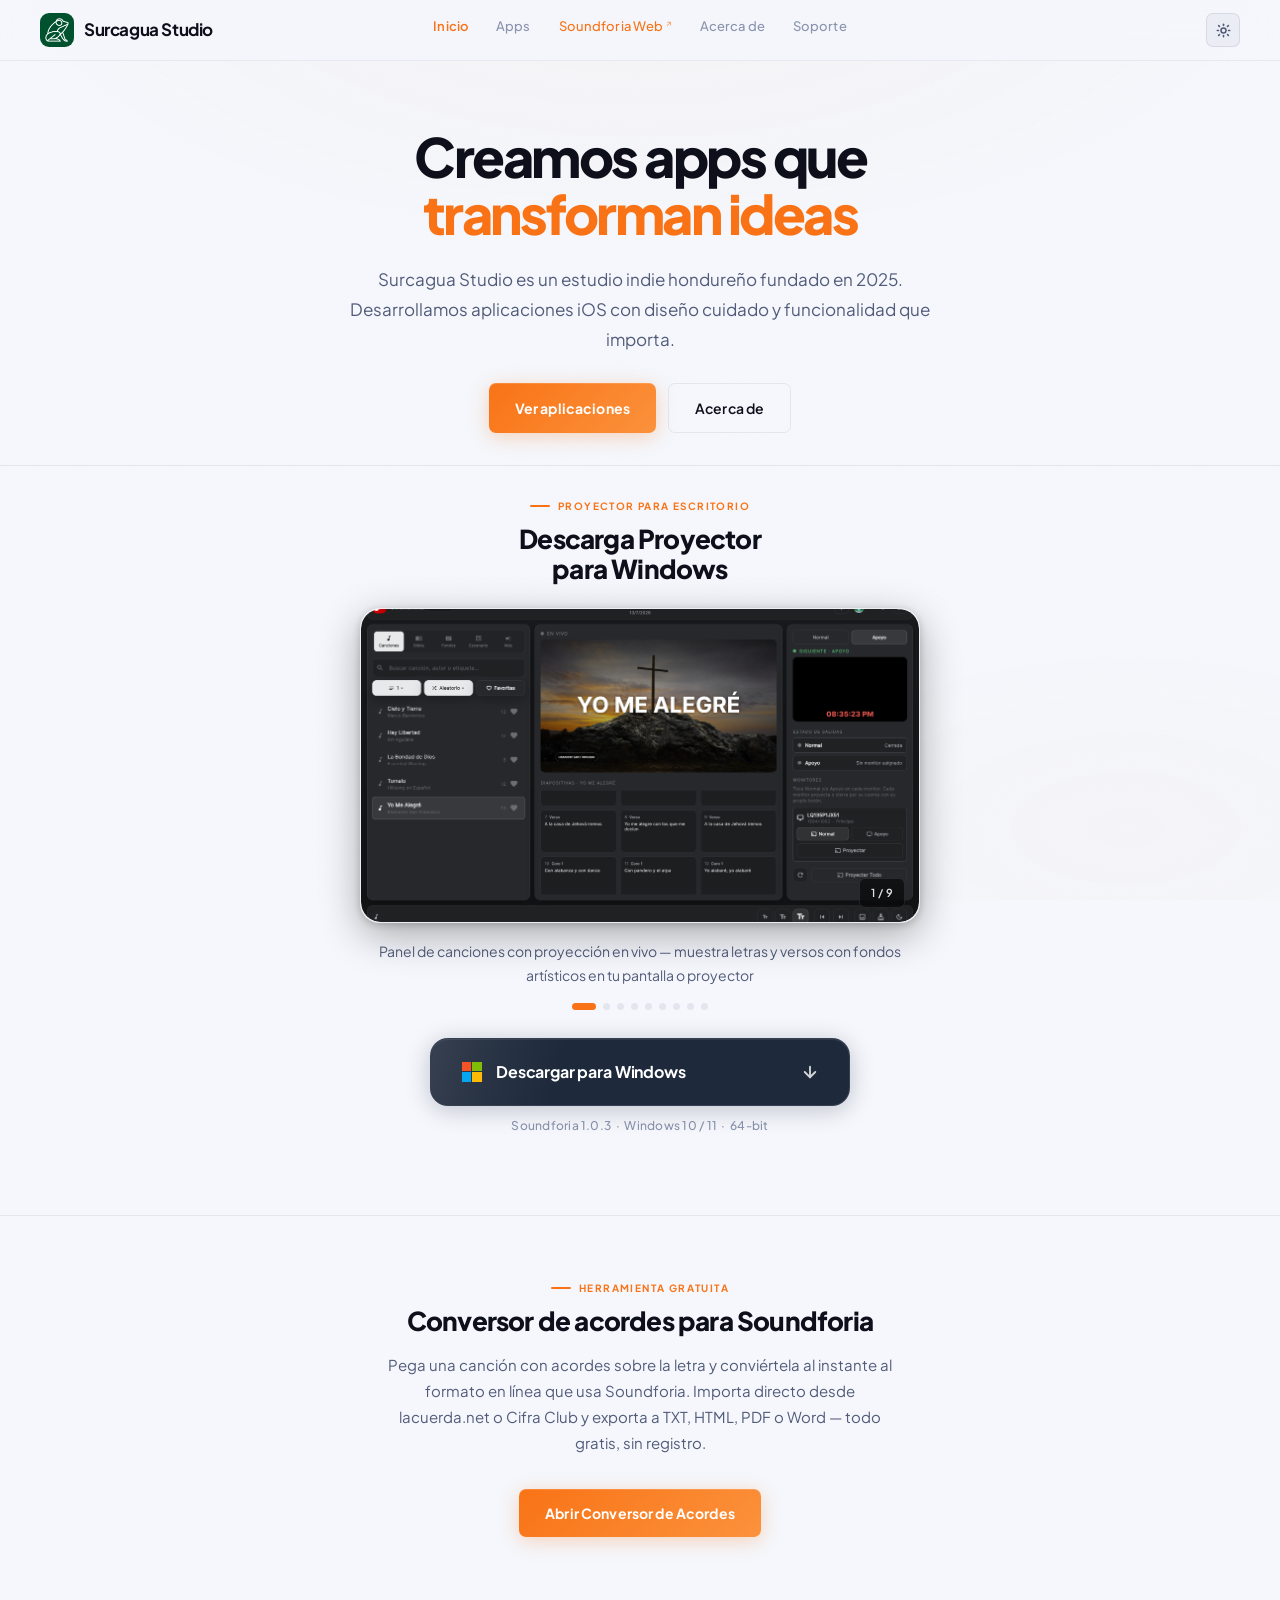
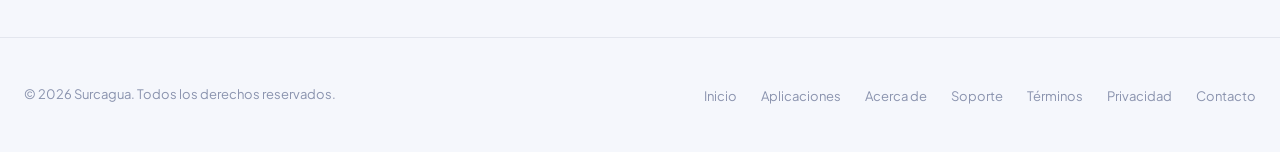
==== index.html @ 66210c0b "Actualizar enlace de descarga de Soundforia a 1.0.3 Co-Authored-By: Claude Sonnet 5 <noreply@anthrop" ====
<!DOCTYPE html>
<html lang="es">
<head>
    <meta charset="UTF-8">
    <meta name="viewport" content="width=device-width, initial-scale=1.0">
    <title>Surcagua Studio App</title>
    <meta name="description" content="Surcagua Studio es un estudio indie de desarrollo móvil fundado en Honduras. Creamos aplicaciones iOS innovadoras para finanzas, privacidad, música y más.">
    <link rel="preconnect" href="https://fonts.googleapis.com">
    <link rel="preconnect" href="https://fonts.gstatic.com" crossorigin>
    <link href="https://fonts.googleapis.com/css2?family=Plus+Jakarta+Sans:ital,wght@0,300;0,400;0,500;0,600;0,700;0,800;1,400;1,600;1,700&display=swap" rel="stylesheet">
    <link rel="icon" type="image/png" href="assets/logo.png">
    <link rel="apple-touch-icon" href="assets/logo.png">
    <link rel="stylesheet" href="assets/css/main.css">
</head>
<body class="light-mode">

    <a href="#main-content" class="skip-link">Saltar al contenido</a>

    <div class="bg-effects">
        <div class="orb"></div>
        <div class="orb"></div>
        <div class="orb"></div>
    </div>
    <div class="noise-overlay"></div>

    <nav class="navbar" id="navbar">
        <div class="navbar-inner">
            <a href="index.html" class="logo">
                <div class="logo-icon"><img src="assets/logoFondo.png" alt="Surcagua Studio"></div>
                <span class="logo-text">Surcagua Studio</span>
            </a>
            <div class="nav-center" id="navLinks">
                <a href="index.html" class="nav-link active">Inicio</a>
                <a href="apps/index.html" class="nav-link">Apps</a>
                <a href="https://soundforia.live/" class="nav-link" target="_blank" rel="noopener noreferrer">Soundforia Web</a>
                <a href="acerca-de/index.html" class="nav-link">Acerca de</a>
                <a href="soporte/index.html" class="nav-link">Soporte</a>
            </div>
            <div class="nav-actions">
                <button class="theme-toggle" onclick="toggleTheme()" aria-label="Cambiar tema">
                    <span class="theme-icon" id="themeIcon"></span>
                </button>
                <button class="mobile-menu-btn" id="menuBtn" onclick="toggleMenu()" aria-label="Menú">
                    <div class="hamburger"><span></span><span></span><span></span></div>
                </button>
            </div>
        </div>
    </nav>

    <main class="page-content" id="main-content">

        <section class="hero">
            <h1>Creamos apps que <span class="gradient-text">transforman ideas</span></h1>
            <p>Surcagua Studio es un estudio indie hondureño fundado en 2025. Desarrollamos aplicaciones iOS con diseño cuidado y funcionalidad que importa.</p>
            <div class="hero-actions">
                <a href="apps/index.html" class="btn btn-primary">Ver aplicaciones</a>
                <a href="acerca-de/index.html" class="btn btn-secondary">Acerca de</a>
            </div>
        </section>

        <section class="desktop-promo reveal">
            <div class="desktop-promo-inner">
                <div class="desktop-dl-eyebrow">Proyector para Escritorio</div>
                <h2 class="desktop-dl-title">Descarga Proyector<br>para Windows</h2>

                <div class="desk-carousel hero-desk-carousel" id="heroDesktopCarousel">
                    <div class="desk-slide active" data-desc="Panel de canciones con proyección en vivo — muestra letras y versos con fondos artísticos en tu pantalla o proyector">
                        <img src="assets/soundforia/escritorio/1.png" alt="Soundforia escritorio 1" draggable="false">
                    </div>
                    <div class="desk-slide" data-desc="Anima cada verso en tiempo real — la vista de apoyo muestra la diapositiva actual mientras controlas el servicio">
                        <img src="assets/soundforia/escritorio/2.png" alt="Soundforia escritorio 2" draggable="false" loading="lazy">
                    </div>
                    <div class="desk-slide" data-desc="Módulo de Biblia integrado — proyecta versículos del Antiguo y Nuevo Testamento con fondos visuales impactantes">
                        <img src="assets/soundforia/escritorio/3.png" alt="Soundforia escritorio 3" draggable="false" loading="lazy">
                    </div>
                    <div class="desk-slide" data-desc="Biblioteca de fondos en loop — elige entre paisajes cinematográficos y escenas para enriquecer cada momento del servicio">
                        <img src="assets/soundforia/escritorio/4.png" alt="Soundforia escritorio 4" draggable="false" loading="lazy">
                    </div>
                    <div class="desk-slide" data-desc="Arma el escenario del servicio — bienvenida, lectura bíblica, canciones y anuncios en una sola línea de tiempo">
                        <img src="assets/soundforia/escritorio/5.png" alt="Soundforia escritorio 5" draggable="false" loading="lazy">
                    </div>
                    <div class="desk-slide" data-desc="Pantalla de bienvenida — recibe a tu congregación con fondos cinematográficos antes de comenzar el servicio">
                        <img src="assets/soundforia/escritorio/6.png" alt="Soundforia escritorio 6" draggable="false" loading="lazy">
                    </div>
                    <div class="desk-slide" data-desc="Versículos en pantalla completa — así ve tu congregación cada lectura bíblica en el proyector">
                        <img src="assets/soundforia/escritorio/7.png" alt="Soundforia escritorio 7" draggable="false" loading="lazy">
                    </div>
                    <div class="desk-slide" data-desc="Monitor de apoyo para el escenario — el equipo ve el nombre de la canción y la hora sin distraerse con la letra completa">
                        <img src="assets/soundforia/escritorio/8.png" alt="Soundforia escritorio 8" draggable="false" loading="lazy">
                    </div>
                    <div class="desk-slide" data-desc="Elige entre más de diez animaciones de texto — desvanecer, deslizar, zoom, rotar y más para cada diapositiva">
                        <img src="assets/soundforia/escritorio/9.png" alt="Soundforia escritorio 9" draggable="false" loading="lazy">
                    </div>
                    <button class="desk-nav-btn desk-nav-prev" onclick="navHeroDesk(-1)" aria-label="Anterior">
                        <svg width="16" height="16" viewBox="0 0 24 24" fill="none" stroke="currentColor" stroke-width="2.5" stroke-linecap="round" stroke-linejoin="round"><polyline points="15 18 9 12 15 6"/></svg>
                    </button>
                    <button class="desk-nav-btn desk-nav-next" onclick="navHeroDesk(1)" aria-label="Siguiente">
                        <svg width="16" height="16" viewBox="0 0 24 24" fill="none" stroke="currentColor" stroke-width="2.5" stroke-linecap="round" stroke-linejoin="round"><polyline points="9 18 15 12 9 6"/></svg>
                    </button>
                    <div class="desk-slide-counter" id="heroDesktopCounter">1 / 9</div>
                </div>

                <p class="desk-carousel-desc" id="heroDesktopDesc">Panel de canciones con proyección en vivo — muestra letras y versos con fondos artísticos en tu pantalla o proyector</p>

                <div class="desk-dots" id="heroDesktopDots" role="tablist" aria-label="Capturas de pantalla">
                    <button class="desk-dot active" onclick="goHeroDesktopSlide(0)" aria-label="Vista 1"></button>
                    <button class="desk-dot" onclick="goHeroDesktopSlide(1)" aria-label="Vista 2"></button>
                    <button class="desk-dot" onclick="goHeroDesktopSlide(2)" aria-label="Vista 3"></button>
                    <button class="desk-dot" onclick="goHeroDesktopSlide(3)" aria-label="Vista 4"></button>
                    <button class="desk-dot" onclick="goHeroDesktopSlide(4)" aria-label="Vista 5"></button>
                    <button class="desk-dot" onclick="goHeroDesktopSlide(5)" aria-label="Vista 6"></button>
                    <button class="desk-dot" onclick="goHeroDesktopSlide(6)" aria-label="Vista 7"></button>
                    <button class="desk-dot" onclick="goHeroDesktopSlide(7)" aria-label="Vista 8"></button>
                    <button class="desk-dot" onclick="goHeroDesktopSlide(8)" aria-label="Vista 9"></button>
                </div>

                <a href="https://www.dropbox.com/scl/fi/91cq7pzsqxd8g6sqo38tx/Soundforia-Setup-1.0.3.exe?rlkey=kbs3tod0392pco3rzth4u9xsq&st=vmn2vc1n&dl=1"
                   download="Soundforia-Setup-1.0.3.exe"
                   class="btn-win-dl">
                    <span class="win-shimmer"></span>
                    <span class="win-icon">
                        <svg width="22" height="22" viewBox="0 0 23 23" fill="none" xmlns="http://www.w3.org/2000/svg">
                            <path d="M1 1h9.5v9.5H1z" fill="#f35325"/>
                            <path d="M11.5 1H22v9.5H11.5z" fill="#81bc06"/>
                            <path d="M1 11.5h9.5V22H1z" fill="#05a6f0"/>
                            <path d="M11.5 11.5H22V22H11.5z" fill="#ffba08"/>
                        </svg>
                    </span>
                    <span class="win-label">Descargar para Windows</span>
                    <span class="win-dl-arrow">
                        <svg width="18" height="18" viewBox="0 0 24 24" fill="none" stroke="currentColor" stroke-width="2.5" stroke-linecap="round" stroke-linejoin="round"><path d="M12 5v14"/><polyline points="5 12 12 19 19 12"/></svg>
                    </span>
                </a>
                <p class="desk-dl-meta">Soundforia 1.0.3 &nbsp;·&nbsp; Windows 10 / 11 &nbsp;·&nbsp; 64-bit</p>
            </div>
        </section>

        <section class="tool-promo reveal">
            <div class="tool-promo-inner">
                <div class="desktop-dl-eyebrow">Herramienta gratuita</div>
                <h2 class="desktop-dl-title">Conversor de acordes para Soundforia</h2>
                <p class="tool-promo-desc">Pega una canción con acordes sobre la letra y conviértela al instante al formato en línea que usa Soundforia. Importa directo desde lacuerda.net o Cifra Club y exporta a TXT, HTML, PDF o Word — todo gratis, sin registro.</p>

                <a href="conversor/index.html" target="_blank" rel="noopener noreferrer" class="btn btn-primary">Abrir Conversor de Acordes</a>
            </div>
        </section>

    </main>

    <!-- Modal -->
    <div class="modal-overlay" id="modalOverlay" onclick="closeModalOutside(event)">
        <div class="modal" id="appModal">
            <div class="modal-hero">
                <button class="modal-close" onclick="closeModal()" aria-label="Cerrar"><svg width="14" height="14" viewBox="0 0 14 14" fill="none" stroke="currentColor" stroke-width="2.5" stroke-linecap="round"><line x1="1" y1="1" x2="13" y2="13"/><line x1="13" y1="1" x2="1" y2="13"/></svg></button>
                <div class="modal-app-header">
                    <div class="modal-app-icon" id="modalIcon"></div>
                    <div class="modal-app-title">
                        <h2 id="modalTitle"></h2>
                        <span class="modal-category" id="modalCategory"></span>
                    </div>
                    <div id="modalHeaderAction"></div>
                </div>
            </div>
            <div class="modal-body">
                <div class="modal-stats" id="modalStats"></div>
                <div class="modal-section" id="screenshotsSection"></div>
                <div class="modal-section">
                    <h3>Características</h3>
                    <ul id="modalFeatures"></ul>
                </div>
                <div class="modal-section">
                    <h3>Datos técnicos</h3>
                    <p id="modalTechInfo"></p>
                </div>
                <div class="modal-section" id="modalInAppPurchases">
                    <h3>Compras integradas</h3>
                    <ul></ul>
                </div>
                <div class="modal-section">
                    <h3>Descripción</h3>
                    <p id="modalDescription"></p>
                </div>
                <div class="modal-actions" id="modalActions"></div>
            </div>
        </div>
    </div>

    <!-- Lightbox -->
    <div class="lightbox-overlay" id="lightboxOverlay" onclick="closeLightbox(event)">
        <button class="lightbox-close" onclick="closeLightbox()"><svg width="16" height="16" viewBox="0 0 14 14" fill="none" stroke="currentColor" stroke-width="2.5" stroke-linecap="round"><line x1="1" y1="1" x2="13" y2="13"/><line x1="13" y1="1" x2="1" y2="13"/></svg></button>
        <div class="lightbox-content">
            <button class="lightbox-nav prev" onclick="navigateLightbox(-1)" aria-label="Anterior"><svg width="20" height="20" viewBox="0 0 24 24" fill="none" stroke="currentColor" stroke-width="2.5" stroke-linecap="round" stroke-linejoin="round"><polyline points="15 18 9 12 15 6"/></svg></button>
            <img id="lightboxImage" class="lightbox-image" src="" alt="">
            <button class="lightbox-nav next" onclick="navigateLightbox(1)" aria-label="Siguiente"><svg width="20" height="20" viewBox="0 0 24 24" fill="none" stroke="currentColor" stroke-width="2.5" stroke-linecap="round" stroke-linejoin="round"><polyline points="9 18 15 12 9 6"/></svg></button>
            <div class="lightbox-counter" id="lightboxCounter">1 / 1</div>
        </div>
    </div>

    <footer class="footer">
        <div class="footer-inner">
            <div class="footer-left">© 2026 Surcagua. Todos los derechos reservados.</div>
            <ul class="footer-links">
                <li><a href="index.html">Inicio</a></li>
                <li><a href="apps/index.html">Aplicaciones</a></li>
                <li><a href="acerca-de/index.html">Acerca de</a></li>
                <li><a href="soporte/index.html">Soporte</a></li>
                <li><a href="terminos/index.html">Términos</a></li>
                <li><a href="privacidad/index.html">Privacidad</a></li>
                <li><a href="mailto:support@surcaguastudio.com">Contacto</a></li>
            </ul>
        </div>
    </footer>

    <script src="assets/js/main.js"></script>
    <script data-base="" src="assets/js/apps.js"></script>

</body>
</html>
---- assets/css/main.css ----
/* ═══════════════════════════════════════════
   TOKENS — DARK
═══════════════════════════════════════════ */
:root {
    --bg-primary:    #09090e;
    --bg-secondary:  #111218;
    --bg-card:       #14151e;
    --bg-card-hover: #1a1b26;
    --bg-glass:      rgba(9, 9, 14, 0.88);
    --bg-modal:      rgba(0, 0, 0, 0.88);
    --text-primary:  #eef0f8;
    --text-secondary:#868ea8;
    --text-muted:    #484e64;
    --accent-primary:   #f97316;
    --accent-secondary: #f97316;
    --accent-tertiary:  #f97316;
    --accent-warning:   #f59e0b;
    --gradient-primary:   linear-gradient(135deg, #f97316 0%, #fb923c 100%);
    --gradient-secondary: linear-gradient(135deg, #f97316 0%, #ef4444 100%);
    --border-color: rgba(255, 255, 255, 0.06);
    --border-glow:  rgba(249, 115, 22, 0.26);
    --shadow-sm:   0 2px 10px rgba(0, 0, 20, 0.5);
    --shadow-md:   0 8px 32px  rgba(0, 0, 20, 0.6);
    --shadow-lg:   0 20px 64px rgba(0, 0, 20, 0.7);
    --shadow-glow: 0 0 48px    rgba(249, 115, 22, 0.12);
    --radius-sm: 8px;
    --radius-md: 12px;
    --radius-lg: 18px;
    --radius-xl: 24px;
    --transition-fast:   0.2s cubic-bezier(0.16, 1, 0.3, 1);
    --transition-smooth: 0.4s cubic-bezier(0.16, 1, 0.3, 1);
    --transition-spring: 0.5s cubic-bezier(0.34, 1.56, 0.64, 1);
    --font-display: 'Plus Jakarta Sans', -apple-system, BlinkMacSystemFont, sans-serif;
    --font-family:  'Plus Jakarta Sans', -apple-system, BlinkMacSystemFont, sans-serif;
}

/* ═══════════════════════════════════════════
   LIGHT MODE — clean neutral
═══════════════════════════════════════════ */
body.light-mode {
    --bg-primary:    #f5f7fc;
    --bg-secondary:  #eceef5;
    --bg-card:       #ffffff;
    --bg-card-hover: #f0f3fa;
    --bg-glass:      rgba(245, 247, 252, 0.92);
    --bg-modal:      rgba(0, 0, 0, 0.5);
    --text-primary:  #0d0f1a;
    --text-secondary:#525c7a;
    --text-muted:    #8a93ae;
    --border-color:  rgba(0, 15, 60, 0.07);
    --border-glow:   rgba(249, 115, 22, 0.22);
    --shadow-sm:   0 2px 10px rgba(0, 10, 50, 0.06);
    --shadow-md:   0 8px 32px  rgba(0, 10, 50, 0.09);
    --shadow-lg:   0 20px 64px rgba(0, 10, 50, 0.12);
    --shadow-glow: 0 0 48px    rgba(249, 115, 22, 0.08);
}
body.light-mode .noise-overlay { opacity: 0.01; }

/* ═══════════════════════════════════════════
   RESET & BASE
═══════════════════════════════════════════ */
*, *::before, *::after { margin: 0; padding: 0; box-sizing: border-box; }

html {
    scroll-behavior: smooth;
    -webkit-font-smoothing: antialiased;
    -moz-osx-font-smoothing: grayscale;
    max-width: 100%;
    overflow-x: hidden;
}

body {
    font-family: var(--font-family);
    background: var(--bg-primary);
    color: var(--text-primary);
    line-height: 1.6;
    overflow-x: hidden;
    min-height: 100vh;
    max-width: 100%;
    position: relative;
    transition: background-color var(--transition-smooth), color var(--transition-smooth);
    -webkit-tap-highlight-color: rgba(249, 115, 22, 0.1);
    touch-action: manipulation;
}

img { max-width: 100%; height: auto; display: block; }

button, a, input, select, textarea {
    min-height: 44px;
    -webkit-tap-highlight-color: transparent;
}

@supports (-webkit-touch-callout: none) {
    body { -webkit-overflow-scrolling: touch; }
}

/* ═══════════════════════════════════════════
   PAGE ANIMATION
═══════════════════════════════════════════ */
.page-content {
    position: relative; z-index: 2;
    animation: fadeInPage 0.5s cubic-bezier(0.16, 1, 0.3, 1) both;
}

@keyframes fadeInPage {
    from { opacity: 0; transform: translateY(18px); }
    to   { opacity: 1; transform: translateY(0); }
}

@keyframes fadeInUp {
    from { opacity: 0; transform: translateY(24px); }
    to   { opacity: 1; transform: translateY(0); }
}

/* ═══════════════════════════════════════════
   BACKGROUND — ambient radial + grain
═══════════════════════════════════════════ */
.bg-effects {
    position: fixed; inset: 0;
    pointer-events: none; z-index: 0;
}
.bg-effects .orb { display: none; }

.bg-effects::before {
    content: '';
    position: absolute; inset: 0;
    background:
        radial-gradient(ellipse 80% 55% at 50% -8%,  rgba(249,115,22,0.07) 0%, transparent 65%),
        radial-gradient(ellipse 50% 35% at 88% 92%,  rgba(249,115,22,0.04) 0%, transparent 60%),
        radial-gradient(ellipse 40% 25% at 8%  80%,  rgba(239,68,68,0.03) 0%, transparent 55%);
}

body.light-mode .bg-effects::before {
    background:
        radial-gradient(ellipse 80% 55% at 50% -8%,  rgba(249,115,22,0.04) 0%, transparent 65%),
        radial-gradient(ellipse 50% 35% at 88% 92%,  rgba(249,115,22,0.02) 0%, transparent 60%);
}

.noise-overlay {
    position: fixed; inset: 0; pointer-events: none; z-index: 1; opacity: 0.022;
    background-image: url("data:image/svg+xml,%3Csvg viewBox='0 0 256 256' xmlns='http://www.w3.org/2000/svg'%3E%3Cfilter id='n'%3E%3CfeTurbulence type='fractalNoise' baseFrequency='0.9' numOctaves='4' stitchTiles='stitch'/%3E%3C/filter%3E%3Crect width='100%25' height='100%25' filter='url(%23n)'/%3E%3C/svg%3E");
    background-repeat: repeat; background-size: 256px 256px;
}

/* ═══════════════════════════════════════════
   NAVIGATION
═══════════════════════════════════════════ */
.navbar {
    position: fixed; top: 0; left: 0; right: 0; z-index: 100;
    background: rgba(9, 9, 14, 0.84);
    backdrop-filter: blur(24px) saturate(1.4);
    -webkit-backdrop-filter: blur(24px) saturate(1.4);
    border-bottom: 1px solid rgba(255, 255, 255, 0.05);
    transition: background 0.3s ease, box-shadow 0.3s ease;
}
body.light-mode .navbar {
    background: rgba(245, 247, 252, 0.9);
    border-bottom: 1px solid rgba(0, 15, 60, 0.06);
}
.navbar.scrolled { background: rgba(9,9,14,0.97); box-shadow: 0 1px 28px rgba(0,0,20,0.3); }
body.light-mode .navbar.scrolled { background: rgba(245,247,252,0.98); box-shadow: 0 1px 28px rgba(0,10,50,0.08); }

.navbar-inner {
    max-width: 2200px; margin: 0 auto; padding: 0 40px;
    display: grid; grid-template-columns: 1fr auto 1fr;
    align-items: center; height: 60px;
}

.logo { display: flex; align-items: center; gap: 10px; text-decoration: none; color: var(--text-primary); flex-shrink: 0; justify-self: start; }
.logo-icon {
    width: 34px; height: 34px;
    background: #ffffff;
    border-radius: 9px;
    overflow: hidden;
    flex-shrink: 0;
}
.logo-icon img {
    width: 100%; height: 100%;
    object-fit: cover;
    object-position: center 18%;
    display: block;
}
.logo-text {
    font-family: var(--font-display);
    font-size: 17px; font-weight: 700;
    letter-spacing: -0.4px;
    color: var(--text-primary);
}

.nav-center { display: flex; align-items: center; gap: 2px; justify-self: center; }
.nav-link {
    text-decoration: none; color: var(--text-muted); font-size: 13px; font-weight: 500;
    padding: 8px 13px; border-radius: 6px;
    transition: color 0.2s, background 0.2s;
    letter-spacing: 0.01em;
}
.nav-link:hover { color: var(--text-primary); background: rgba(249,115,22,0.07); }
.nav-link.active { color: var(--accent-primary); font-weight: 600; }
.nav-link[target="_blank"] { color: var(--accent-primary); }
.nav-link[target="_blank"]::after { content: ' ↗'; font-size: 9px; opacity: 0.65; vertical-align: super; }

.nav-actions { display: flex; align-items: center; gap: 8px; flex-shrink: 0; justify-self: end; }
.theme-toggle {
    background: rgba(255,255,255,0.05); border: 1px solid rgba(255,255,255,0.09);
    cursor: pointer; display: flex; align-items: center; justify-content: center;
    width: 34px; height: 34px; min-height: unset; border-radius: 7px; transition: background 0.2s; padding: 0;
    color: var(--text-secondary);
}
body.light-mode .theme-toggle { background: rgba(0,15,60,0.04); border-color: rgba(0,15,60,0.09); color: var(--text-secondary); }
.theme-toggle:hover { background: rgba(249,115,22,0.1); color: var(--text-primary); }
.theme-icon { font-size: 16px; line-height: 1; }

.mobile-menu-btn {
    display: none; background: none; border: 1px solid rgba(255,255,255,0.09);
    cursor: pointer; width: 34px; height: 34px; border-radius: 7px; padding: 0;
    align-items: center; justify-content: center; transition: background 0.2s;
}
body.light-mode .mobile-menu-btn { border-color: rgba(0,15,60,0.09); }
.mobile-menu-btn:hover { background: rgba(249,115,22,0.08); }
.hamburger { display: flex; flex-direction: column; gap: 4px; width: 16px; }
.hamburger span { display: block; height: 1.5px; width: 100%; background: var(--text-primary); border-radius: 1px; transition: transform 0.3s ease, opacity 0.3s ease; }
.mobile-menu-btn.open .hamburger span:nth-child(1) { transform: translateY(5.5px) rotate(45deg); }
.mobile-menu-btn.open .hamburger span:nth-child(2) { opacity: 0; }
.mobile-menu-btn.open .hamburger span:nth-child(3) { transform: translateY(-5.5px) rotate(-45deg); }

/* ═══════════════════════════════════════════
   BUTTONS
═══════════════════════════════════════════ */
.btn {
    display: inline-flex; align-items: center; gap: 8px;
    padding: 13px 26px; border-radius: 7px;
    font-size: 14px; font-weight: 600; text-decoration: none;
    cursor: pointer; border: none; transition: var(--transition-smooth);
    font-family: var(--font-family); letter-spacing: 0.01em;
}
.btn-primary {
    background: var(--gradient-primary); color: #ffffff; font-weight: 700;
    box-shadow: 0 4px 20px rgba(249,115,22,0.28), inset 0 1px 0 rgba(255,255,255,0.15);
}
.btn-primary:hover { box-shadow: 0 8px 32px rgba(249,115,22,0.42); transform: translateY(-2px); }
.btn-primary:active { transform: translateY(0) scale(0.98) !important; box-shadow: 0 2px 8px rgba(249,115,22,0.2); }
.btn-primary:disabled { opacity: 0.6; cursor: not-allowed; transform: none; }
.btn-primary .btn-loading { display: none; }
.btn-primary:disabled .btn-loading { display: inline; }
.btn-secondary { background: transparent; color: var(--text-primary); border: 1px solid var(--border-color); }
.btn-secondary:hover { border-color: var(--border-glow); background: rgba(249,115,22,0.05); transform: translateY(-2px); }
.btn-secondary:active { transform: translateY(0) scale(0.98) !important; }
.btn-ghost { background: transparent; color: var(--text-secondary); padding: 13px 18px; }
.btn-ghost:hover { color: var(--text-primary); }
.btn-ghost:active { transform: scale(0.97) !important; }

/* ═══════════════════════════════════════════
   HERO
═══════════════════════════════════════════ */
.hero {
    padding: 128px 24px 32px;
    text-align: center;
    max-width: 900px;
    margin: 0 auto;
}

.hero.hero-split {
    max-width: 1280px; text-align: left;
    display: grid; grid-template-columns: 3fr 2fr;
    gap: 80px; align-items: center;
    padding: 144px 24px 80px;
}
.hero-split .hero-content { display: flex; flex-direction: column; }
.hero-split .hero-content h1     { animation: fadeInUp 0.7s cubic-bezier(0.16,1,0.3,1) 0.1s  both; }
.hero-split .hero-content p      { margin: 0 0 40px; animation: fadeInUp 0.7s cubic-bezier(0.16,1,0.3,1) 0.25s both; }
.hero-split .hero-actions        { justify-content: flex-start; animation: fadeInUp 0.7s cubic-bezier(0.16,1,0.3,1) 0.35s both; }
.hero-split .hero-stats {
    display: flex; flex-direction: column; gap: 0;
    animation: fadeInUp 0.7s cubic-bezier(0.16,1,0.3,1) 0.2s both;
}
.hero-split .stat-item {
    background: var(--bg-card); border-radius: var(--radius-md);
    border: 1px solid var(--border-color);
    padding: 18px 22px; text-align: left;
    display: flex; align-items: center; gap: 18px;
    transition: var(--transition-fast);
}
.hero-split .stat-item:hover { border-color: var(--border-glow); transform: translateX(4px); }
.hero-split .stat-number {
    font-family: var(--font-display);
    font-size: 34px; font-weight: 800;
    line-height: 1; flex-shrink: 0;
    color: var(--accent-primary);
    font-variant-numeric: tabular-nums;
    letter-spacing: -1px;
}
.hero-split .stat-label { font-size: 13px; color: var(--text-secondary); font-weight: 500; line-height: 1.4; }

.hero-badge {
    display: inline-flex; align-items: center; gap: 8px;
    padding: 5px 14px;
    background: rgba(249,115,22,0.08); border: 1px solid rgba(249,115,22,0.18);
    border-radius: 5px; font-size: 11px; font-weight: 600; color: var(--accent-primary);
    margin-bottom: 28px; animation: fadeInUp 0.6s ease 0.05s both;
    letter-spacing: 0.08em; text-transform: uppercase;
}

.hero h1 {
    font-family: var(--font-display);
    font-size: clamp(40px, 5vw, 68px);
    font-weight: 800;
    line-height: 1.05; letter-spacing: -2.5px;
    margin-bottom: 24px;
    animation: fadeInUp 0.7s ease 0.15s both;
    text-wrap: balance;
}
.hero h1 .gradient-text {
    background: none;
    -webkit-background-clip: unset;
    background-clip: unset;
    -webkit-text-fill-color: var(--accent-primary);
    color: var(--accent-primary);
}
.hero p {
    font-size: 17px; color: var(--text-secondary);
    max-width: 600px; margin: 0 auto 28px;
    line-height: 1.75; font-weight: 400;
    animation: fadeInUp 0.7s ease 0.25s both;
}
.hero-actions { display: flex; gap: 12px; justify-content: center; flex-wrap: wrap; animation: fadeInUp 0.7s ease 0.35s both; }

.gradient-text {
    color: var(--accent-primary);
}

/* ═══════════════════════════════════════════
   STATS BAR
═══════════════════════════════════════════ */
.stats-bar { max-width: 800px; margin: 0 auto 80px; padding: 0 24px; display: grid; grid-template-columns: repeat(3,1fr); gap: 20px; }
.stat-item { text-align: center; padding: 24px; background: var(--bg-card); border-radius: var(--radius-md); border: 1px solid var(--border-color); }
.stat-number {
    font-family: var(--font-display);
    font-size: 34px; font-weight: 800;
    color: var(--accent-primary);
    font-variant-numeric: tabular-nums;
    letter-spacing: -1px;
}
.stat-label { font-size: 13px; color: var(--text-muted); margin-top: 4px; font-weight: 500; }

/* ═══════════════════════════════════════════
   SECTION / APPS GRID
═══════════════════════════════════════════ */
.section-container { max-width: 1280px; margin: 0 auto; padding: 0 24px 120px; }
.section-header { text-align: left; margin-bottom: 48px; }
.section-header h2 {
    font-family: var(--font-display);
    font-size: 38px; font-weight: 800;
    letter-spacing: -1.5px; margin-bottom: 10px; line-height: 1.1;
    text-wrap: balance;
}
.section-header p { font-size: 15px; color: var(--text-secondary); max-width: 500px; }

.apps-grid {
    display: grid; grid-template-columns: repeat(2,1fr); gap: 20px;
    counter-reset: app-counter;
}

#homeAppsGrid .app-card:first-child {
    grid-column: span 1;
}

.app-card {
    background: var(--bg-card); border-radius: var(--radius-lg);
    border: 1px solid var(--border-color);
    padding: 28px; cursor: pointer;
    transition: var(--transition-smooth);
    position: relative; overflow: hidden;
    animation: cardReveal 0.5s cubic-bezier(0.16,1,0.3,1) both;
    counter-increment: app-counter;
    --mouse-x: 50%; --mouse-y: 50%;
}
/* Ghost number removed */
.app-card::before { content: none; }

/* Spotlight radial on hover */
.app-card::after {
    content: ''; position: absolute; inset: 0; border-radius: inherit;
    background: radial-gradient(300px circle at var(--mouse-x) var(--mouse-y), rgba(249,115,22,0.07), transparent 65%);
    opacity: 0; transition: opacity 0.4s; pointer-events: none; z-index: 0;
}
.app-card:hover::after { opacity: 1; }

.app-card:nth-child(1) { animation-delay:   0ms; }
.app-card:nth-child(2) { animation-delay:  80ms; }
.app-card:nth-child(3) { animation-delay: 160ms; }
.app-card:nth-child(4) { animation-delay: 240ms; }
@keyframes cardReveal {
    from { opacity: 0; transform: translateY(12px); }
    to   { opacity: 1; transform: translateY(0); }
}
.app-card:hover { transform: translateY(-4px); border-color: var(--border-glow); box-shadow: var(--shadow-glow), var(--shadow-md); }
.app-card:active { transform: translateY(-2px) scale(0.99); }

.app-card-header { display: flex; align-items: flex-start; gap: 16px; margin-bottom: 18px; position: relative; z-index: 1; }
.app-icon { width: 64px; height: 64px; border-radius: 18px; display: flex; align-items: center; justify-content: center; font-size: 28px; flex-shrink: 0; box-shadow: var(--shadow-sm); }
.app-icon img { border-radius: 18px !important; }
.app-card-info { flex: 1; min-width: 0; }
.app-card-info h3 { font-size: 17px; font-weight: 700; margin-bottom: 3px; letter-spacing: -0.3px; }
.app-card-info .app-category { font-size: 10.5px; color: var(--text-muted); font-weight: 500; text-transform: uppercase; letter-spacing: 0.9px; }
.app-card-body { position: relative; z-index: 1; }
.app-card-body p { font-size: 14px; color: var(--text-secondary); line-height: 1.65; margin-bottom: 18px; }
.app-card-footer { display: flex; align-items: center; justify-content: space-between; position: relative; z-index: 1; }
.app-rating { display: flex; align-items: center; gap: 5px; font-size: 12px; color: var(--accent-primary); font-weight: 600; }
.app-platform { display: flex; gap: 5px; }
.platform-badge {
    padding: 3px 9px; border-radius: 5px; font-size: 10.5px; font-weight: 600; letter-spacing: 0.04em;
    background: rgba(249,115,22,0.1); color: var(--accent-primary); border: 1px solid rgba(249,115,22,0.2);
}
.platform-badge.android { background: rgba(249,115,22,0.1); color: var(--accent-primary); border-color: rgba(249,115,22,0.2); }

/* Coming-soon cards */
.app-card.coming-soon { cursor: default; }
.app-card.coming-soon:hover {
    transform: none !important;
    border-color: var(--border-color) !important;
    box-shadow: none !important;
}
.app-card.coming-soon::after { display: none; }
.app-card.coming-soon .app-card-header,
.app-card.coming-soon .app-card-body,
.app-card.coming-soon .app-card-footer { opacity: 0.45; }

.app-card-soon {
    position: absolute; inset: 0; z-index: 4; border-radius: inherit;
    display: flex; align-items: center; justify-content: center;
    background: rgba(9, 9, 14, 0.55);
    backdrop-filter: blur(2px);
    -webkit-backdrop-filter: blur(2px);
}
body.light-mode .app-card-soon { background: rgba(245, 247, 252, 0.6); }

.app-card-soon-label {
    background: var(--bg-card);
    border: 1px solid var(--border-glow);
    color: var(--accent-primary);
    font-size: 11px; font-weight: 700;
    padding: 7px 16px; border-radius: 6px;
    letter-spacing: 0.1em; text-transform: uppercase;
    box-shadow: 0 4px 16px rgba(0,0,0,0.3);
    min-height: unset;
}

/* Disabled store button */
.btn.btn-soon { opacity: 0.5; cursor: default; pointer-events: none; }

/* ═══════════════════════════════════════════
   MODAL
═══════════════════════════════════════════ */
.modal-overlay {
    position: fixed; inset: 0; background: var(--bg-modal);
    backdrop-filter: blur(12px); -webkit-backdrop-filter: blur(12px);
    z-index: 2000; display: flex; align-items: center; justify-content: center;
    padding: 24px; opacity: 0; visibility: hidden; transition: var(--transition-smooth);
}
.modal-overlay.active { opacity: 1; visibility: visible; }
.modal {
    background: var(--bg-secondary); border-radius: var(--radius-xl); border: 1px solid var(--border-color);
    max-width: 720px; width: 100%; max-height: 90vh; overflow-y: auto;
    transform: scale(0.93) translateY(24px); transition: var(--transition-spring); box-shadow: var(--shadow-lg);
}
.modal-overlay.active .modal { transform: scale(1) translateY(0); }
.modal::-webkit-scrollbar { width: 5px; }
.modal::-webkit-scrollbar-track { background: transparent; }
.modal::-webkit-scrollbar-thumb { background: var(--border-color); border-radius: 3px; }

.modal-hero {
    position: relative; padding: 48px 40px 32px;
    background: linear-gradient(135deg, rgba(249,115,22,0.05) 0%, rgba(239,68,68,0.03) 100%);
    border-bottom: 1px solid var(--border-color);
}
.modal-close {
    position: absolute; top: 16px; right: 16px; width: 34px; height: 34px; min-height: unset;
    border-radius: 7px; background: rgba(255,255,255,0.05); border: 1px solid var(--border-color);
    color: var(--text-secondary); cursor: pointer;
    display: flex; align-items: center; justify-content: center; transition: var(--transition-fast);
}
.modal-close:hover { background: rgba(255,255,255,0.1); color: var(--text-primary); }
.modal-app-header { display: flex; align-items: center; gap: 20px; justify-content: space-between; }
#modalHeaderAction { margin-left: auto; flex-shrink: 0; }
.btn-store-header { padding: 10px 18px; font-size: 13px; gap: 6px; min-height: unset; }
.modal-app-icon { width: 80px; height: 80px; border-radius: 20px; display: flex; align-items: center; justify-content: center; font-size: 36px; box-shadow: var(--shadow-md); }
.modal-app-title h2 {
    font-family: var(--font-display);
    font-size: 27px; font-weight: 800;
    letter-spacing: -0.5px; margin-bottom: 4px;
}
.modal-app-title .modal-category { font-size: 11px; color: var(--text-muted); font-weight: 500; text-transform: uppercase; letter-spacing: 0.7px; }
.modal-body { padding: 32px 40px 40px; }
.modal-stats { display: grid; grid-template-columns: repeat(3,1fr); gap: 14px; margin-bottom: 32px; }
.modal-stat { text-align: center; padding: 16px; background: var(--bg-card); border-radius: var(--radius-sm); border: 1px solid var(--border-color); }
.modal-stat .val { font-family: var(--font-display); font-size: 21px; font-weight: 700; color: var(--text-primary); letter-spacing: -0.3px; font-variant-numeric: tabular-nums; }
.modal-stat .lbl { font-size: 10px; color: var(--text-muted); text-transform: uppercase; letter-spacing: 0.8px; margin-top: 4px; }
.modal-section { margin-bottom: 28px; }
.modal-section h3 { font-size: 11px; font-weight: 600; margin-bottom: 12px; text-transform: uppercase; letter-spacing: 0.9px; color: var(--text-muted); }
.modal-section p, .modal-section li { font-size: 14px; color: var(--text-secondary); line-height: 1.7; }
.modal-section ul { list-style: none; display: flex; flex-direction: column; gap: 8px; }
.modal-section ul li::before { content: '–'; margin-right: 10px; color: var(--accent-primary); font-weight: 600; }
.modal-actions { display: flex; gap: 12px; margin-top: 32px; }

/* ═══════════════════════════════════════════
   SCREENSHOTS & LIGHTBOX
═══════════════════════════════════════════ */
.modal-screenshots { position: relative; margin: 0 -20px; }
.screenshots-container {
    display: flex; gap: 16px; overflow-x: auto; padding: 20px 20px 24px;
    scroll-snap-type: x mandatory; scroll-behavior: smooth; -webkit-overflow-scrolling: touch;
}
.screenshots-container::-webkit-scrollbar { height: 4px; }
.screenshots-container::-webkit-scrollbar-track { background: var(--bg-card); border-radius: 2px; }
.screenshots-container::-webkit-scrollbar-thumb { background: var(--accent-primary); border-radius: 2px; }
.screenshot-nav {
    position: absolute; top: 50%; transform: translateY(-50%); z-index: 10;
    width: 38px; height: 38px; min-height: unset; border-radius: 50%; background: rgba(0,0,0,0.7);
    backdrop-filter: blur(10px); border: 1px solid rgba(255,255,255,0.1); color: white;
    display: flex; align-items: center; justify-content: center; cursor: pointer;
    transition: var(--transition-fast); opacity: 0;
}
.modal-screenshots:hover .screenshot-nav { opacity: 1; }
.screenshot-nav:hover { background: var(--accent-primary); color: #fff; transform: translateY(-50%) scale(1.1); }
.screenshot-nav.prev { left: 10px; }
.screenshot-nav.next { right: 10px; }
.screenshot-counter { text-align: center; margin-top: 10px; font-size: 12px; color: var(--text-muted); font-weight: 500; }
.screenshot-placeholder { width: 180px; height: 320px; border-radius: 18px; flex-shrink: 0; scroll-snap-align: center; display: flex; align-items: center; justify-content: center; font-size: 13px; color: var(--text-muted); font-weight: 500; border: 1px dashed var(--border-color); background: var(--bg-card); }
.screenshot-wrapper { position: relative; scroll-snap-align: center; flex-shrink: 0; }
.screenshot-image {
    width: 180px; height: 390px; border-radius: 18px; object-fit: cover;
    box-shadow: 0 8px 32px rgba(0,0,0,0.45), 0 2px 8px rgba(0,0,0,0.2);
    transition: all 0.4s cubic-bezier(0.34,1.56,0.64,1); cursor: pointer;
    border: 1px solid rgba(255,255,255,0.04);
}
.screenshot-image:hover { transform: translateY(-8px) scale(1.02); box-shadow: 0 16px 48px rgba(249,115,22,0.18), 0 8px 16px rgba(0,0,0,0.4); border-color: rgba(249,115,22,0.28); }
.screenshot-wrapper::before { content: ''; position: absolute; inset: -2px; background: linear-gradient(135deg, var(--accent-primary), #ef4444); border-radius: 18px; opacity: 0; transition: var(--transition-smooth); z-index: -1; filter: blur(18px); }
.screenshot-wrapper:hover::before { opacity: 0.3; }

.lightbox-overlay { position: fixed; inset: 0; background: #000; z-index: 3000; display: none; align-items: center; justify-content: center; padding: 24px; }
.lightbox-overlay.active { display: flex; }
.lightbox-content { max-width: 90vw; max-height: 90vh; position: relative; }
.lightbox-image { max-width: 100%; max-height: 90vh; border-radius: 22px; box-shadow: 0 24px 64px rgba(0,0,0,0.8); transition: opacity 0.15s ease; }
.lightbox-close { position: fixed; top: 20px; right: 20px; width: 44px; height: 44px; min-height: unset; border-radius: 10px; background: rgba(255,255,255,0.18); border: 1px solid rgba(255,255,255,0.4); color: white; cursor: pointer; display: flex; align-items: center; justify-content: center; transition: var(--transition-fast); z-index: 10; }
.lightbox-close:hover { background: rgba(255,255,255,0.32); border-color: rgba(255,255,255,0.65); transform: scale(1.08); }
.lightbox-nav { position: absolute; top: 50%; transform: translateY(-50%); width: 48px; height: 48px; min-height: unset; border-radius: 50%; background: rgba(255,255,255,0.15); border: 1px solid rgba(255,255,255,0.3); color: white; cursor: pointer; display: flex; align-items: center; justify-content: center; transition: var(--transition-fast); }
.lightbox-nav:hover { background: var(--accent-primary); color: #fff; transform: translateY(-50%) scale(1.12); }
.lightbox-nav.prev { left: -70px; }
.lightbox-nav.next { right: -70px; }
.lightbox-counter { position: absolute; bottom: -40px; left: 50%; transform: translateX(-50%); color: white; font-size: 13px; font-weight: 600; background: rgba(255,255,255,0.08); padding: 7px 18px; border-radius: 6px; backdrop-filter: blur(10px); }

/* ═══════════════════════════════════════════
   SUPPORT PAGE
═══════════════════════════════════════════ */
.support-hero { padding: 140px 24px 60px; text-align: center; max-width: 700px; margin: 0 auto; }
.support-hero h1 {
    font-family: var(--font-display);
    font-size: clamp(32px,5vw,54px); font-weight: 800;
    letter-spacing: -1.5px; margin-bottom: 16px;
    text-wrap: balance;
}
.support-hero p { font-size: 17px; color: var(--text-secondary); line-height: 1.75; }
.support-grid { max-width: 1100px; margin: 0 auto; padding: 0 24px 80px; display: grid; grid-template-columns: 1fr 1fr; gap: 24px; }
.support-card { background: var(--bg-card); border-radius: var(--radius-lg); border: 1px solid var(--border-color); padding: 36px; transition: var(--transition-smooth); }
.support-card:hover { border-color: var(--border-glow); box-shadow: var(--shadow-glow); }
.support-card-icon { width: 48px; height: 48px; border-radius: 12px; display: flex; align-items: center; justify-content: center; font-size: 22px; margin-bottom: 20px; background: rgba(249,115,22,0.08); border: 1px solid rgba(249,115,22,0.16); }
.support-card h3 { font-size: 17px; font-weight: 700; margin-bottom: 8px; }
.support-card p { font-size: 14px; color: var(--text-secondary); line-height: 1.7; margin-bottom: 20px; }
.support-card a.support-link { display: inline-flex; align-items: center; gap: 6px; color: var(--accent-primary); font-size: 14px; font-weight: 600; text-decoration: none; transition: var(--transition-fast); }
.support-card a.support-link:hover { gap: 10px; }

.support-form-section { max-width: 720px; margin: 0 auto; padding: 0 24px 120px; }
.support-form-wrapper { background: var(--bg-card); border-radius: var(--radius-xl); border: 1px solid var(--border-color); padding: 48px; }
.support-form-wrapper h2 {
    font-family: var(--font-display);
    font-size: 26px; font-weight: 800;
    letter-spacing: -0.5px; margin-bottom: 8px;
}
.support-form-wrapper > p { font-size: 15px; color: var(--text-secondary); margin-bottom: 32px; }
.form-grid { display: grid; grid-template-columns: 1fr 1fr; gap: 18px; }
.form-group { display: flex; flex-direction: column; gap: 8px; }
.form-group.full-width { grid-column: 1 / -1; }
.form-group label { font-size: 11px; font-weight: 600; color: var(--text-muted); text-transform: uppercase; letter-spacing: 0.7px; }
.form-group input, .form-group select, .form-group textarea { background: var(--bg-secondary); border: 1px solid var(--border-color); border-radius: var(--radius-sm); padding: 13px 15px; color: var(--text-primary); font-size: 14px; font-family: var(--font-family); transition: var(--transition-fast); outline: none; }
.form-group input:focus, .form-group select:focus, .form-group textarea:focus { border-color: var(--accent-primary); box-shadow: 0 0 0 3px rgba(249,115,22,0.12); }
.form-group input::placeholder, .form-group textarea::placeholder { color: var(--text-muted); }
.form-group textarea { min-height: 140px; resize: vertical; }
.form-group select option { background: var(--bg-secondary); color: var(--text-primary); }
.form-submit { margin-top: 28px; display: flex; align-items: center; justify-content: space-between; }
.form-submit .privacy-note { font-size: 12px; color: var(--text-muted); max-width: 300px; }
.form-success { display: none; text-align: center; padding: 40px 20px; }
.form-success.show { display: block; animation: fadeInUp 0.5s ease; }
.form-success .success-icon { width: 64px; height: 64px; border-radius: 50%; background: rgba(249,115,22,0.08); border: 2px solid var(--accent-primary); display: flex; align-items: center; justify-content: center; font-size: 28px; margin: 0 auto 20px; }
.form-success h3 { font-size: 22px; font-weight: 700; margin-bottom: 8px; }
.form-success p { color: var(--text-secondary); font-size: 15px; }

/* ═══════════════════════════════════════════
   FAQ
═══════════════════════════════════════════ */
.faq-section { max-width: 720px; margin: 0 auto; padding: 0 24px 80px; }
.faq-section h2 {
    font-family: var(--font-display);
    font-size: 32px; font-weight: 800;
    text-align: center; margin-bottom: 36px; letter-spacing: -0.5px;
}
.faq-item { background: var(--bg-card); border-radius: var(--radius-md); border: 1px solid var(--border-color); margin-bottom: 10px; overflow: hidden; transition: var(--transition-fast); }
.faq-item:hover { border-color: var(--border-glow); }
.faq-question { width: 100%; background: none; border: none; padding: 20px 24px; display: flex; align-items: center; justify-content: space-between; cursor: pointer; color: var(--text-primary); font-size: 15px; font-weight: 600; font-family: var(--font-family); text-align: left; }
.faq-question .faq-chevron { transition: var(--transition-fast); font-size: 18px; color: var(--text-muted); }
.faq-item.open .faq-question .faq-chevron { transform: rotate(180deg); color: var(--accent-primary); }
.faq-answer { max-height: 0; overflow: hidden; transition: max-height 0.35s ease; }
.faq-answer-inner { padding: 0 24px 20px; font-size: 14px; color: var(--text-secondary); line-height: 1.7; }

/* ═══════════════════════════════════════════
   LEGAL PAGES
═══════════════════════════════════════════ */
.legal-content { background: var(--bg-card); border-radius: var(--radius-lg); border: 1px solid var(--border-color); padding: 48px; box-shadow: var(--shadow-sm); }
.legal-intro { padding: 24px; background: rgba(249,115,22,0.04); border-left: 3px solid var(--accent-primary); border-radius: var(--radius-sm); margin-bottom: 40px; }
.legal-intro p { font-size: 15px; line-height: 1.7; color: var(--text-secondary); margin: 0; }
.legal-section { margin-bottom: 40px; }
.legal-section h2 { font-size: 22px; font-weight: 700; color: var(--text-primary); margin-bottom: 16px; padding-bottom: 12px; border-bottom: 1px solid var(--border-color); }
.legal-section h3 { font-size: 17px; font-weight: 600; color: var(--text-primary); margin-top: 24px; margin-bottom: 12px; }
.legal-section p { font-size: 14px; line-height: 1.8; color: var(--text-secondary); margin-bottom: 16px; }
.legal-section ul { margin: 16px 0; padding-left: 24px; }
.legal-section li { font-size: 14px; line-height: 1.8; color: var(--text-secondary); margin-bottom: 10px; }
.legal-section li strong { color: var(--text-primary); font-weight: 600; }
.legal-section a { color: var(--accent-primary); }
.legal-footer { margin-top: 48px; padding: 24px; background: var(--bg-secondary); border-radius: var(--radius-md); border: 1px solid var(--border-color); text-align: center; }
.legal-footer p { font-size: 15px; line-height: 1.7; color: var(--text-primary); margin: 0; }

/* ═══════════════════════════════════════════
   ABOUT PAGE
═══════════════════════════════════════════ */
.about-hero { text-align: center; padding: 120px 24px 60px; }
.about-hero h1 {
    font-family: var(--font-display);
    font-size: 56px; font-weight: 800;
    line-height: 1.05; margin-bottom: 16px; letter-spacing: -2px;
    text-wrap: balance;
}
.about-hero p { font-size: 18px; color: var(--text-secondary); max-width: 700px; margin: 0 auto; }
.about-content { max-width: 900px; margin: 0 auto; padding: 0 24px 80px; }
.about-section { background: var(--bg-card); border-radius: var(--radius-lg); border: 1px solid var(--border-color); padding: 40px; margin-bottom: 24px; box-shadow: var(--shadow-sm); }
.about-section h2 { font-size: 26px; font-weight: 700; color: var(--text-primary); margin-bottom: 20px; display: flex; align-items: center; gap: 12px; }
.about-section h2 .icon { display: inline-flex; align-items: center; }
.about-section p { font-size: 15px; line-height: 1.8; color: var(--text-secondary); margin-bottom: 16px; }
.about-section p:last-child { margin-bottom: 0; }
.about-stats { display: grid; grid-template-columns: repeat(auto-fit,minmax(200px,1fr)); gap: 20px; margin-top: 28px; }
.about-stat-card { background: var(--bg-secondary); border: 1px solid var(--border-color); border-radius: var(--radius-md); padding: 28px 24px; text-align: center; }
.about-stat-number {
    font-family: var(--font-display); font-size: 36px; font-weight: 800;
    color: var(--accent-primary); margin-bottom: 8px;
    font-variant-numeric: tabular-nums; letter-spacing: -1px;
}
.about-stat-label { font-size: 14px; color: var(--text-muted); font-weight: 500; }
.timeline { position: relative; padding-left: 32px; margin-top: 24px; }
.timeline::before { content: ''; position: absolute; left: 0; top: 8px; bottom: 8px; width: 1px; background: var(--border-color); }
.timeline-item { position: relative; margin-bottom: 32px; }
.timeline-item::before { content: ''; position: absolute; left: -37px; top: 5px; width: 8px; height: 8px; background: var(--accent-primary); border-radius: 50%; box-shadow: 0 0 0 4px var(--bg-card); }
.timeline-date { font-size: 11px; font-weight: 600; color: var(--accent-primary); margin-bottom: 6px; text-transform: uppercase; letter-spacing: 0.6px; }
.timeline-title { font-size: 16px; font-weight: 600; color: var(--text-primary); margin-bottom: 6px; }
.timeline-desc { font-size: 14px; color: var(--text-secondary); line-height: 1.6; }
.values-grid { display: grid; grid-template-columns: repeat(auto-fit,minmax(240px,1fr)); gap: 20px; margin-top: 24px; }
.value-card { background: var(--bg-secondary); border: 1px solid var(--border-color); border-radius: var(--radius-md); padding: 24px; }
.value-icon { display: flex; align-items: center; margin-bottom: 12px; }
.value-title { font-size: 16px; font-weight: 600; color: var(--text-primary); margin-bottom: 8px; }
.value-desc { font-size: 13px; color: var(--text-secondary); line-height: 1.6; }
.team-grid { display: grid; grid-template-columns: repeat(auto-fit,minmax(200px,1fr)); gap: 20px; margin-top: 24px; }
.team-card { background: var(--bg-secondary); border: 1px solid var(--border-color); border-radius: var(--radius-md); padding: 24px; text-align: center; }
.team-avatar { width: 80px; height: 80px; background: var(--gradient-primary); border-radius: 14px; margin: 0 auto 16px; display: flex; align-items: center; justify-content: center; font-size: 32px; }
.team-name { font-size: 16px; font-weight: 600; color: var(--text-primary); margin-bottom: 4px; }
.team-role { font-size: 13px; color: var(--text-muted); }

/* ═══════════════════════════════════════════
   FOOTER
═══════════════════════════════════════════ */
.footer { position: relative; z-index: 2; border-top: 1px solid var(--border-color); padding: 44px 24px; }
.footer-inner { max-width: 1280px; margin: 0 auto; display: flex; align-items: center; justify-content: space-between; flex-wrap: wrap; gap: 16px; }
.footer-left { font-size: 13px; color: var(--text-muted); }
.footer-links { display: flex; gap: 24px; list-style: none; }
.footer-links a { font-size: 13px; color: var(--text-muted); text-decoration: none; transition: var(--transition-fast); }
.footer-links a:hover { color: var(--text-primary); }

/* ═══════════════════════════════════════════
   HERO APP BENTO
═══════════════════════════════════════════ */
.hero-bento { margin: 0 auto 24px; align-self: center; }
.hero-carousel-track {
    position: relative; width: 180px; height: 180px; margin: 0 auto 16px;
    filter: drop-shadow(0 22px 52px rgba(0,0,0,0.6)) drop-shadow(0 4px 16px rgba(249,115,22,0.1));
}
.hero-carousel-item {
    position: absolute; inset: 0;
    border-radius: 28px; overflow: hidden; cursor: pointer;
    opacity: 0; transform: scale(0.78) translateY(10px);
    transition: opacity 0.55s cubic-bezier(0.16,1,0.3,1), transform 0.55s cubic-bezier(0.16,1,0.3,1);
    pointer-events: none; will-change: transform, opacity;
}
.hero-carousel-item.active  { opacity: 1; transform: scale(1) translateY(0); pointer-events: auto; }
.hero-carousel-item.leaving { opacity: 0; transform: scale(0.88) translateY(-8px); transition: opacity 0.35s ease, transform 0.35s ease; }
.hero-carousel-item img { width: 100%; height: 100%; object-fit: cover; display: block; }

/* ═══════════════════════════════════════════
   KINETIC MARQUEE STRIP
═══════════════════════════════════════════ */
.marquee-strip {
    overflow: hidden;
    border-top: 1px solid var(--border-color); border-bottom: 1px solid var(--border-color);
    padding: 13px 0; margin: 0 0 80px; position: relative; z-index: 2;
    -webkit-mask-image: linear-gradient(90deg, transparent, black 6%, black 94%, transparent);
    mask-image: linear-gradient(90deg, transparent, black 6%, black 94%, transparent);
}
.marquee-strip:hover .marquee-inner { animation-play-state: paused; }
.marquee-inner {
    display: flex; width: max-content;
    animation: marqueeScroll 22s linear infinite;
}
.marquee-track {
    display: flex; gap: 30px; flex-shrink: 0; padding-right: 30px;
    align-items: center; font-size: 10px; font-weight: 700;
    color: var(--text-muted); letter-spacing: 2px; text-transform: uppercase;
}
.marquee-dot { width: 3px; height: 3px; border-radius: 50%; background: var(--text-muted); flex-shrink: 0; opacity: 0.5; }
@keyframes marqueeScroll {
    from { transform: translateX(0); }
    to   { transform: translateX(-50%); }
}

/* ═══════════════════════════════════════════
   THEME ICON
═══════════════════════════════════════════ */
.theme-icon { display: flex; align-items: center; justify-content: center; width: 16px; height: 16px; }
.theme-icon svg { display: block; }

/* ═══════════════════════════════════════════
   SCROLL REVEALS
═══════════════════════════════════════════ */
.reveal {
    opacity: 0; transform: translateY(22px);
    transition: opacity 0.7s cubic-bezier(0.16,1,0.3,1), transform 0.7s cubic-bezier(0.16,1,0.3,1);
}
.reveal.revealed { opacity: 1; transform: translateY(0); }
.reveal-delay-1 { transition-delay: 80ms; }
.reveal-delay-2 { transition-delay: 160ms; }
.reveal-delay-3 { transition-delay: 240ms; }

/* ═══════════════════════════════════════════
   SKIP TO CONTENT
═══════════════════════════════════════════ */
.skip-link {
    position: absolute; top: -100%; left: 16px;
    background: var(--accent-primary); color: #fff;
    padding: 10px 18px; border-radius: var(--radius-sm);
    font-size: 13px; font-weight: 600; text-decoration: none;
    z-index: 9999; transition: top 0.2s;
}
.skip-link:focus { top: 16px; }

/* ═══════════════════════════════════════════
   RESPONSIVE — WIDE DESKTOP (1281–1440px)
═══════════════════════════════════════════ */
@media (max-width: 1440px) {
    .hero.hero-split { gap: 64px; }
    .hero h1 { font-size: 62px; }
}

/* ═══════════════════════════════════════════
   RESPONSIVE — DESKTOP (1025–1280px)
═══════════════════════════════════════════ */
@media (max-width: 1280px) {
    .hero h1 { font-size: 54px; }
    .hero.hero-split { gap: 48px; padding: 140px 32px 80px; }
    .section-container { padding-left: 32px; padding-right: 32px; }
    .apps-grid { gap: 18px; }
    .hero-split .hero-stats .desktop-dl-title { font-size: 21px; }
}

/* ═══════════════════════════════════════════
   RESPONSIVE — TABLET LANDSCAPE (769–1024px)
═══════════════════════════════════════════ */
@media (max-width: 1024px) {
    /* Navbar */
    .navbar-inner { padding: 0 20px; }

    /* Hero */
    .hero { padding: 134px 28px 56px; }
    .hero h1 { font-size: 46px; letter-spacing: -1.8px; }
    .hero p { font-size: 16px; }
    .hero.hero-split { gap: 36px; padding: 130px 28px 60px; }
    .section-container { padding-left: 28px; padding-right: 28px; }

    /* Desktop carousel column */
    .hero-split .hero-stats .desktop-dl-title { font-size: 18px; margin-bottom: 14px; letter-spacing: -0.3px; }
    .hero-split .hero-stats .desktop-dl-eyebrow { font-size: 9px; }
    .hero-split .hero-stats .desk-carousel-desc { font-size: 12px; min-height: 36px; }
    .hero-split .hero-stats .desk-dots { margin-bottom: 14px; }
    .hero-split .hero-stats .desk-dl-meta { font-size: 11px; }
    .btn-win-dl { padding: 16px 22px; font-size: 14px; gap: 10px; border-radius: 14px; }

    /* Apps */
    .apps-grid { grid-template-columns: repeat(2,1fr); gap: 18px; }

    /* Support */
    .support-grid { grid-template-columns: repeat(2,1fr); gap: 20px; }
    .form-grid { grid-template-columns: repeat(2,1fr); }

    /* Modal */
    .modal-stats { grid-template-columns: repeat(3,1fr); }

    /* Lightbox nav — fix off-screen at tablet */
    .lightbox-nav.prev { left: 10px; }
    .lightbox-nav.next { right: 10px; }
    .lightbox-content { max-width: 92vw; }
}

/* ═══════════════════════════════════════════
   RESPONSIVE — TABLET PORTRAIT & LARGE PHONE (≤768px)
═══════════════════════════════════════════ */
@media (max-width: 768px) {
    /* ── Navbar ── */
    .navbar-inner { height: 54px; padding: 0 16px; }
    .logo-icon { width: 30px; height: 30px; border-radius: 8px; }
    .logo-text { font-size: 16px; }
    .mobile-menu-btn { display: flex; }
    .nav-center {
        position: fixed; top: 54px; left: 0; right: 0;
        flex-direction: column;
        background: rgba(9,9,14,0.97);
        backdrop-filter: blur(24px) saturate(1.4);
        -webkit-backdrop-filter: blur(24px) saturate(1.4);
        padding: 10px 14px 16px; gap: 3px;
        border-bottom: 1px solid rgba(255,255,255,0.05);
        transform: translateY(-100%); opacity: 0; pointer-events: none;
        transition: transform 0.32s cubic-bezier(0.16,1,0.3,1), opacity 0.32s ease;
        z-index: 99;
    }
    body.light-mode .nav-center {
        background: rgba(245,247,252,0.97);
        border-bottom: 1px solid rgba(0,15,60,0.07);
    }
    .nav-center.open { transform: translateY(0); opacity: 1; pointer-events: auto; }
    .nav-center .nav-link { width: 100%; text-align: center; padding: 12px 16px; font-size: 15px; border-radius: 8px; }

    /* ── Hero general ── */
    .hero { padding: 86px 20px 52px; }
    .hero h1 { font-size: 38px; letter-spacing: -1.2px; margin-bottom: 16px; }
    .hero p { font-size: 16px; margin-bottom: 28px; }
    .hero-badge { font-size: 10px; }
    .hero-actions { flex-direction: column; width: 100%; max-width: 320px; margin: 0 auto; }
    .hero-actions .btn { width: 100%; justify-content: center; }

    /* ── Hero split → single column ── */
    .hero.hero-split {
        grid-template-columns: 1fr; gap: 40px;
        padding: 86px 20px 52px; text-align: left;
    }
    .hero-split .hero-content { order: 1; }
    .hero-split .hero-stats  { order: 2; gap: 0; }
    .hero-split .hero-actions { flex-direction: column; width: 100%; max-width: 320px; margin: 0; }
    .hero-split .hero-actions .btn { width: 100%; justify-content: center; }

    /* ── Desktop carousel on mobile ── */
    .hero-split .hero-stats .desktop-dl-eyebrow { font-size: 9px; letter-spacing: 1.2px; margin-bottom: 8px; }
    .hero-split .hero-stats .desktop-dl-title { font-size: 22px; margin-bottom: 16px; }
    .hero-split .hero-stats .desk-carousel { margin-bottom: 12px; }
    .hero-split .hero-stats .desk-carousel-desc { font-size: 13px; text-align: center; min-height: 40px; padding: 0; margin-bottom: 10px; }
    .hero-split .hero-stats .desk-dots { justify-content: center; margin-bottom: 16px; }
    .hero-split .hero-stats .desk-dl-meta { text-align: center; font-size: 11px; }
    .hero-desk-carousel { aspect-ratio: 16/10 !important; border-radius: 14px !important; }
    .hero-desk-carousel .desk-slide img { border-radius: 14px; }
    .hero-desk-carousel .desk-nav-btn { opacity: 0.9; }

    /* Windows button full width on mobile */
    .btn-win-dl { padding: 16px 20px; font-size: 15px; border-radius: 14px; gap: 10px; }
    .win-dl-arrow { display: none; }

    /* ── Stats bar ── */
    .stats-bar { grid-template-columns: 1fr; gap: 12px; margin-bottom: 56px; padding: 0 20px; }

    /* ── Apps ── */
    .section-container { padding: 0 20px 72px; }
    .section-header { margin-bottom: 32px; }
    .section-header h2 { font-size: 28px; letter-spacing: -0.8px; }
    .apps-grid { grid-template-columns: 1fr; gap: 14px; }
    #homeAppsGrid .app-card:first-child { grid-column: 1; }
    .app-card { padding: 20px; }
    .app-icon { width: 54px; height: 54px; border-radius: 14px; }
    .app-card-info h3 { font-size: 16px; }

    /* ── Marquee ── */
    .marquee-strip { margin-bottom: 52px; }

    /* ── Modal — bottom sheet on mobile ── */
    .modal-overlay { padding: 0; align-items: flex-end; }
    .modal {
        border-radius: 24px 24px 0 0;
        max-height: 92dvh; max-width: 100%; width: 100%;
        transform: translateY(40px) scale(1);
    }
    .modal-overlay.active .modal { transform: translateY(0) scale(1); }
    .modal-hero { padding: 24px 20px 20px; }
    .modal-body { padding: 20px 20px 36px; }
    .modal-stats { grid-template-columns: repeat(3,1fr); gap: 10px; margin-bottom: 24px; }
    .modal-stat { padding: 12px; }
    .modal-stat .val { font-size: 17px; }
    .modal-stat .lbl { font-size: 9px; }
    .modal-app-header { flex-wrap: wrap; gap: 14px; }
    .modal-app-title h2 { font-size: 22px; }
    #modalHeaderAction { order: 3; width: 100%; margin-left: 0; margin-top: 2px; }
    .btn-store-header { width: 100%; justify-content: center; padding: 12px 18px; }
    .modal-section { margin-bottom: 22px; }
    .modal-actions { flex-direction: column; gap: 10px; }
    .modal-actions .btn { width: 100%; justify-content: center; }

    /* ── Screenshots ── */
    .screenshot-image { width: 148px; height: 320px; }
    .screenshot-nav { display: none !important; }
    .screenshots-container { padding: 14px 14px 18px; gap: 12px; }

    /* ── Lightbox ── */
    .lightbox-overlay { padding: 16px; }
    .lightbox-content { max-width: 100%; max-height: 100%; }
    .lightbox-nav { width: 40px; height: 40px; }
    .lightbox-nav.prev { left: 6px; }
    .lightbox-nav.next { right: 6px; }
    .lightbox-close { top: 10px; right: 10px; width: 40px; height: 40px; }
    .lightbox-image { max-height: 80dvh; max-width: 100%; border-radius: 14px; }
    .lightbox-counter { position: static; margin-top: 12px; transform: none; }

    /* ── Support ── */
    .support-hero { padding: 100px 20px 48px; }
    .support-hero h1 { font-size: clamp(28px,7vw,42px); }
    .support-hero p { font-size: 15px; }
    .support-grid { grid-template-columns: 1fr; gap: 14px; }
    .support-card { padding: 22px; }
    .support-form-section { padding: 0 20px 80px; }
    .support-form-wrapper { padding: 24px 20px; border-radius: var(--radius-lg); }
    .support-form-wrapper h2 { font-size: 22px; }
    .form-grid { grid-template-columns: 1fr; gap: 14px; }
    .form-group.full-width { grid-column: 1; }
    .form-submit { flex-direction: column; gap: 14px; align-items: stretch; }
    .form-submit .btn { width: 100%; justify-content: center; }
    .privacy-note { font-size: 11px; text-align: center; width: 100%; }
    .faq-section { padding: 0 20px 60px; }
    .faq-section h2 { font-size: 26px; margin-bottom: 24px; }
    .faq-question { font-size: 14px; padding: 18px 18px; }

    /* ── Footer ── */
    .footer { padding: 36px 20px; }
    .footer-inner { flex-direction: column; align-items: center; text-align: center; gap: 18px; }
    .footer-links { flex-wrap: wrap; justify-content: center; gap: 12px 18px; }
    .footer-links a { font-size: 13px; }

    /* ── Legal ── */
    .legal-content { padding: 24px 20px; border-radius: var(--radius-md); }
    .legal-section h2 { font-size: 19px; }
    .legal-section h3 { font-size: 15px; }

    /* ── About ── */
    .about-hero { padding: 86px 20px 36px; }
    .about-hero h1 { font-size: 34px; letter-spacing: -1px; }
    .about-hero p { font-size: 15px; }
    .about-content { padding: 0 20px 64px; }
    .about-section { padding: 26px 20px; margin-bottom: 16px; }
    .about-section h2 { font-size: 21px; }
    .about-stats { grid-template-columns: repeat(2,1fr); gap: 14px; margin-top: 20px; }
    .about-stat-card { padding: 20px 16px; }
    .about-stat-number { font-size: 30px; }
    .about-stat-label { font-size: 13px; }
    .timeline { padding-left: 22px; }
    .timeline-item { margin-bottom: 24px; }
    .values-grid { grid-template-columns: 1fr; gap: 12px; margin-top: 18px; }
    .team-grid { grid-template-columns: 1fr; gap: 12px; }
    .value-card { padding: 20px; }
}

/* ═══════════════════════════════════════════
   RESPONSIVE — MOBILE (≤480px)
═══════════════════════════════════════════ */
@media (max-width: 480px) {
    /* Navbar */
    .navbar-inner { height: 50px; padding: 0 14px; }
    .logo-text { font-size: 15px; }
    .nav-center { top: 50px; }

    /* Hero */
    .hero { padding: 74px 18px 44px; }
    .hero.hero-split { padding: 74px 18px 44px; gap: 32px; }
    .hero h1 { font-size: 32px; letter-spacing: -1px; }
    .hero p { font-size: 15px; }
    .hero.hero-split .hero-actions { max-width: 100%; }

    /* Carousel */
    .hero-split .hero-stats .desktop-dl-title { font-size: 20px; }
    .hero-split .hero-stats .desk-carousel-desc { font-size: 12px; min-height: 38px; }
    .btn-win-dl { padding: 15px 18px; font-size: 14px; gap: 8px; border-radius: 12px; }
    .win-icon svg { width: 18px; height: 18px; }
    .desk-dl-meta { font-size: 11px; }

    /* Apps */
    .section-container { padding: 0 18px 60px; }
    .section-header h2 { font-size: 24px; }
    .app-card { padding: 18px; }
    .app-icon { width: 50px; height: 50px; border-radius: 12px; }
    .btn { padding: 12px 20px; font-size: 13px; }

    /* Modal */
    .modal-hero { padding: 20px 16px 16px; }
    .modal-body { padding: 16px 16px 28px; }
    .modal-stat .val { font-size: 15px; }
    .modal-app-icon { width: 64px; height: 64px; border-radius: 16px; }
    .modal-app-title h2 { font-size: 20px; }
    .modal-section h3 { font-size: 10px; }

    /* Screenshots */
    .screenshot-image { width: 136px; height: 295px; }

    /* Legal */
    .legal-content { padding: 18px 16px; }
    .legal-intro { padding: 14px; }
    .legal-section h2 { font-size: 17px; }

    /* About */
    .about-hero h1 { font-size: 28px; }
    .about-section { padding: 20px 16px; }
    .about-stat-number { font-size: 28px; }
    .about-stats { grid-template-columns: 1fr 1fr; gap: 10px; }

    /* Support */
    .support-form-wrapper { padding: 20px 16px; }
}

/* ═══════════════════════════════════════════
   RESPONSIVE — SMALL PHONES (≤360px)
═══════════════════════════════════════════ */
@media (max-width: 360px) {
    .logo-text { display: none; }
    .hero.hero-split { padding: 70px 16px 40px; }
    .hero h1 { font-size: 28px; }
    .hero p { font-size: 14px; }
    .hero-split .hero-stats .desktop-dl-title { font-size: 18px; }
    .hero-split .hero-stats .desk-carousel-desc { font-size: 11px; }
    .btn-win-dl { font-size: 13px; padding: 14px 14px; border-radius: 10px; gap: 8px; }
    .win-icon svg { width: 16px; height: 16px; }
    .win-label { font-size: 13px; }
    .modal-hero { padding: 18px 14px 14px; }
    .modal-body { padding: 14px 14px 24px; }
    .about-stats { grid-template-columns: 1fr; }
    .support-form-wrapper { padding: 18px 14px; }
    .footer-links { gap: 10px 14px; }
    .section-container { padding: 0 16px 52px; }
}

/* ═══════════════════════════════════════════
   RESPONSIVE — LANDSCAPE PHONES
═══════════════════════════════════════════ */
@media (max-height: 500px) and (orientation: landscape) {
    .navbar-inner { height: 48px; }
    .nav-center { top: 48px; }
    .hero { padding: 68px 20px 32px; }
    .hero h1 { font-size: 28px; margin-bottom: 10px; }
    .hero p { font-size: 14px; margin-bottom: 18px; }
    .hero.hero-split { padding: 68px 20px 32px; gap: 24px; }
    .hero-split .hero-stats .desktop-dl-title { font-size: 15px; margin-bottom: 8px; }
    .hero-desk-carousel { aspect-ratio: 21/9 !important; }
    .hero-split .hero-stats .desk-carousel { margin-bottom: 8px; }
    .hero-split .hero-stats .desk-carousel-desc { display: none; }
    .hero-split .hero-stats .desk-dots { margin-bottom: 10px; }
    .hero-split .hero-stats .desktop-dl-eyebrow { display: none; }
    .btn-win-dl { padding: 13px 18px; font-size: 14px; }
    .modal { max-height: 96dvh; }
}

/* ═══════════════════════════════════════════
   ACCESSIBILITY
═══════════════════════════════════════════ */
@media (prefers-reduced-motion: reduce) {
    *, *::before, *::after {
        animation-duration: 0.01ms !important;
        animation-iteration-count: 1 !important;
        transition-duration: 0.01ms !important;
    }
    .marquee-inner { animation: none; }
}

/* ═══════════════════════════════════════════
   DESKTOP DOWNLOAD SECTION — Soundforia
═══════════════════════════════════════════ */
#desktopSection:empty { display: none; }

.desktop-dl-block {
    border-top: 1px solid var(--border-color);
    padding-top: 32px;
    margin-bottom: 28px;
}

.desktop-dl-eyebrow {
    font-size: 10px; font-weight: 700;
    text-transform: uppercase; letter-spacing: 1.4px;
    color: var(--accent-primary);
    margin-bottom: 10px;
    display: flex; align-items: center; gap: 8px;
}
.desktop-dl-eyebrow::before {
    content: '';
    display: inline-block;
    width: 20px; height: 2px;
    background: var(--accent-primary);
    border-radius: 1px;
}

.desktop-dl-title {
    font-family: var(--font-display);
    font-size: 26px; font-weight: 800;
    letter-spacing: -0.8px; line-height: 1.15;
    color: var(--text-primary);
    margin-bottom: 22px;
}

/* ── Carousel ── */
.desk-carousel {
    position: relative;
    border-radius: 20px; overflow: hidden;
    background: var(--bg-card);
    aspect-ratio: 16 / 10;
    box-shadow:
        0 2px 0 rgba(255,255,255,0.05) inset,
        0 12px 40px rgba(0,0,0,0.32),
        0 2px 8px rgba(0,0,0,0.18);
    border: 1px solid var(--border-color);
    margin-bottom: 16px;
    cursor: zoom-in;
    user-select: none;
    -webkit-user-select: none;
}
.desk-carousel:active { cursor: grabbing; }
.desk-carousel .desk-nav-btn { cursor: pointer; }

.desk-slide {
    position: absolute; inset: 0;
    opacity: 0; pointer-events: none;
    will-change: opacity, transform;
}
.desk-slide.active {
    opacity: 1; pointer-events: auto;
}
.desk-slide img {
    width: 100%; height: 100%;
    object-fit: cover; display: block;
    border-radius: 20px;
    pointer-events: none;
}

/* Navigation arrows */
.desk-nav-btn {
    position: absolute; top: 50%; transform: translateY(-50%);
    width: 40px; height: 40px; min-height: unset;
    border-radius: 50%; border: 1px solid rgba(255,255,255,0.14);
    background: rgba(0,0,0,0.62);
    backdrop-filter: blur(14px) saturate(1.3);
    -webkit-backdrop-filter: blur(14px) saturate(1.3);
    color: rgba(255,255,255,0.9);
    display: flex; align-items: center; justify-content: center;
    cursor: pointer; z-index: 10;
    opacity: 0;
    transition: opacity 0.22s ease, background 0.22s ease, transform 0.25s cubic-bezier(0.34,1.56,0.64,1), border-color 0.22s ease;
}
.desk-carousel:hover .desk-nav-btn { opacity: 1; }
.desk-nav-btn:hover {
    background: var(--accent-primary);
    border-color: transparent;
    transform: translateY(-50%) scale(1.12);
}
.desk-nav-prev { left: 14px; }
.desk-nav-next { right: 14px; }

/* Slide counter badge */
.desk-slide-counter {
    position: absolute; bottom: 14px; right: 14px;
    background: rgba(0,0,0,0.55);
    backdrop-filter: blur(10px);
    -webkit-backdrop-filter: blur(10px);
    color: rgba(255,255,255,0.88);
    font-size: 11px; font-weight: 600;
    padding: 5px 11px; border-radius: 6px;
    letter-spacing: 0.04em;
    border: 1px solid rgba(255,255,255,0.1);
    pointer-events: none;
    z-index: 5;
}

/* ── Description ── */
.desk-carousel-desc {
    font-size: 14px; color: var(--text-secondary);
    line-height: 1.72; text-align: center;
    min-height: 48px; padding: 0 12px;
    transition: opacity 0.22s ease;
    margin-bottom: 16px;
}

/* ── Dots ── */
.desk-dots {
    display: flex; justify-content: center;
    align-items: center; gap: 7px;
    margin-bottom: 28px;
}
.desk-dot {
    width: 7px; height: 7px; border-radius: 50%;
    background: var(--border-color);
    border: none; padding: 0; cursor: pointer;
    min-height: unset; flex-shrink: 0;
    transition: all 0.38s cubic-bezier(0.34,1.56,0.64,1);
    outline: none;
}
.desk-dot.active {
    background: var(--accent-primary);
    width: 24px; border-radius: 4px;
}
.desk-dot:hover:not(.active) {
    background: var(--text-muted);
    transform: scale(1.3);
}

/* ── Windows download button ── */
.btn-win-dl {
    display: flex; align-items: center; justify-content: center;
    gap: 13px; width: 100%;
    padding: 20px 30px;
    border-radius: 18px;
    background: #0f172a;
    color: #ffffff;
    border: 1px solid rgba(255,255,255,0.07);
    font-family: var(--font-family);
    font-size: 16px; font-weight: 700; letter-spacing: -0.15px;
    text-decoration: none; cursor: pointer;
    position: relative; overflow: hidden;
    min-height: unset;
    transition:
        transform 0.42s cubic-bezier(0.16,1,0.3,1),
        box-shadow 0.42s cubic-bezier(0.16,1,0.3,1),
        border-color 0.42s ease;
    box-shadow:
        0 4px 24px rgba(0,0,0,0.38),
        0 1px 0 rgba(255,255,255,0.05) inset;
}
body.light-mode .btn-win-dl {
    background: #1e293b;
    border-color: rgba(255,255,255,0.1);
    box-shadow: 0 4px 24px rgba(0,10,40,0.22), 0 1px 0 rgba(255,255,255,0.08) inset;
}

/* Shimmer sweep */
.win-shimmer {
    position: absolute; inset: 0;
    background: linear-gradient(
        105deg,
        transparent 35%,
        rgba(255,255,255,0.06) 45%,
        rgba(255,255,255,0.1) 50%,
        rgba(255,255,255,0.06) 55%,
        transparent 65%
    );
    background-size: 200% 100%;
    background-position: -100% 0;
    transition: background-position 0s;
}
.btn-win-dl:hover .win-shimmer {
    background-position: 200% 0;
    transition: background-position 0.65s ease;
}

/* Blue glow layer */
.btn-win-dl::before {
    content: '';
    position: absolute; inset: 0;
    border-radius: inherit;
    background: linear-gradient(130deg, rgba(0,120,212,0.2) 0%, rgba(0,188,242,0.12) 100%);
    opacity: 0;
    transition: opacity 0.42s ease;
}
.btn-win-dl:hover { transform: translateY(-3px); border-color: rgba(0,120,212,0.44); }
.btn-win-dl:hover::before { opacity: 1; }
.btn-win-dl:hover {
    box-shadow:
        0 14px 44px rgba(0,120,212,0.3),
        0 4px 16px rgba(0,0,0,0.4),
        0 1px 0 rgba(255,255,255,0.1) inset;
}
.btn-win-dl:active { transform: translateY(-1px) scale(0.995); }

.win-icon, .win-label, .win-dl-arrow { position: relative; z-index: 2; }
.win-icon { display: flex; align-items: center; flex-shrink: 0; }

@keyframes arrowBounce {
    0%, 100% { transform: translateY(0); }
    50%       { transform: translateY(5px); }
}
.btn-win-dl:hover .win-dl-arrow {
    animation: arrowBounce 0.75s ease infinite;
}
.win-dl-arrow { display: flex; align-items: center; margin-left: auto; opacity: 0.8; transition: opacity 0.25s ease; }
.btn-win-dl:hover .win-dl-arrow { opacity: 1; }

.desk-dl-meta {
    text-align: center; font-size: 12px;
    color: var(--text-muted); margin-top: 10px;
    font-weight: 500; letter-spacing: 0.02em;
}

/* Hero column desktop section spacing */
.hero-split .hero-stats .desktop-dl-eyebrow { margin-bottom: 8px; }
.hero-split .hero-stats .desktop-dl-title   { margin-bottom: 16px; font-size: 22px; }
.hero-split .hero-stats .desk-carousel      { margin-bottom: 14px; }
.hero-split .hero-stats .desk-carousel-desc { margin-bottom: 10px; text-align: left; padding: 0; font-size: 13px; min-height: 40px; }
.hero-split .hero-stats .desk-dots          { justify-content: center; margin-bottom: 18px; }
.hero-split .hero-stats .desk-dl-meta       { margin-top: 8px; text-align: left; }

/* Hero carousel aspect ratio (wider for hero column) */
.hero-desk-carousel { aspect-ratio: 16 / 9 !important; }

/* ═══════════════════════════════════════════
   DESKTOP PROMO (Proyector download, centered)
═══════════════════════════════════════════ */
.desktop-promo {
    padding: 32px 24px 80px;
    border-top: 1px solid var(--border-color);
}
.desktop-promo-inner {
    max-width: 560px; margin: 0 auto;
    text-align: center;
    animation: fadeInUp 0.7s cubic-bezier(0.16,1,0.3,1) 0.2s both;
}
.desktop-promo .desktop-dl-eyebrow { justify-content: center; }
.desktop-promo .desktop-dl-title { margin-bottom: 24px; }
.desktop-promo .btn-win-dl { max-width: 420px; margin: 0 auto; }

@media (max-width: 640px) {
    .desktop-promo { padding: 48px 20px 90px; }
}

/* ═══════════════════════════════════════════
   TOOL PROMO (Conversor de Acordes, centered)
═══════════════════════════════════════════ */
.tool-promo {
    padding: 64px 24px 100px;
    border-top: 1px solid var(--border-color);
}
.tool-promo-inner {
    max-width: 620px; margin: 0 auto;
    text-align: center;
    animation: fadeInUp 0.7s cubic-bezier(0.16,1,0.3,1) 0.2s both;
}
.tool-promo .desktop-dl-eyebrow { justify-content: center; }
.tool-promo .desktop-dl-title { margin-bottom: 16px; }
.tool-promo-desc {
    font-size: 15px; color: var(--text-secondary);
    line-height: 1.75; max-width: 520px;
    margin: 0 auto 32px;
}
.tool-feature-list {
    display: flex; flex-wrap: wrap; justify-content: center;
    gap: 10px; margin-bottom: 32px;
}
.tool-feature {
    display: flex; align-items: center; gap: 8px;
    padding: 10px 16px;
    background: var(--bg-card); border: 1px solid var(--border-color);
    border-radius: 999px;
    font-size: 13px; font-weight: 500; color: var(--text-secondary);
    transition: var(--transition-fast);
}
.tool-feature:hover { border-color: var(--border-glow); color: var(--text-primary); }
.tool-feature svg { color: var(--accent-primary); flex-shrink: 0; }

@media (max-width: 640px) {
    .tool-promo { padding: 48px 20px 90px; }
    .tool-feature-list { gap: 8px; }
    .tool-feature { font-size: 12.5px; padding: 9px 14px; }
}

/* Responsive adjustments */
@media (max-width: 768px) {
    .desktop-dl-title { font-size: 22px; }
    .desk-carousel { border-radius: 14px; aspect-ratio: 4/3; }
    .desk-slide img { border-radius: 14px; }
    .desk-nav-btn { width: 36px; height: 36px; opacity: 0.85; }
    .btn-win-dl { padding: 17px 22px; font-size: 15px; border-radius: 14px; gap: 11px; }
    .desk-carousel-desc { font-size: 13px; }
    .hero-split .hero-stats .desk-carousel-desc { text-align: center; }
    .hero-split .hero-stats .desk-dots { justify-content: center; }
    .hero-split .hero-stats .desk-dl-meta { text-align: center; }
}
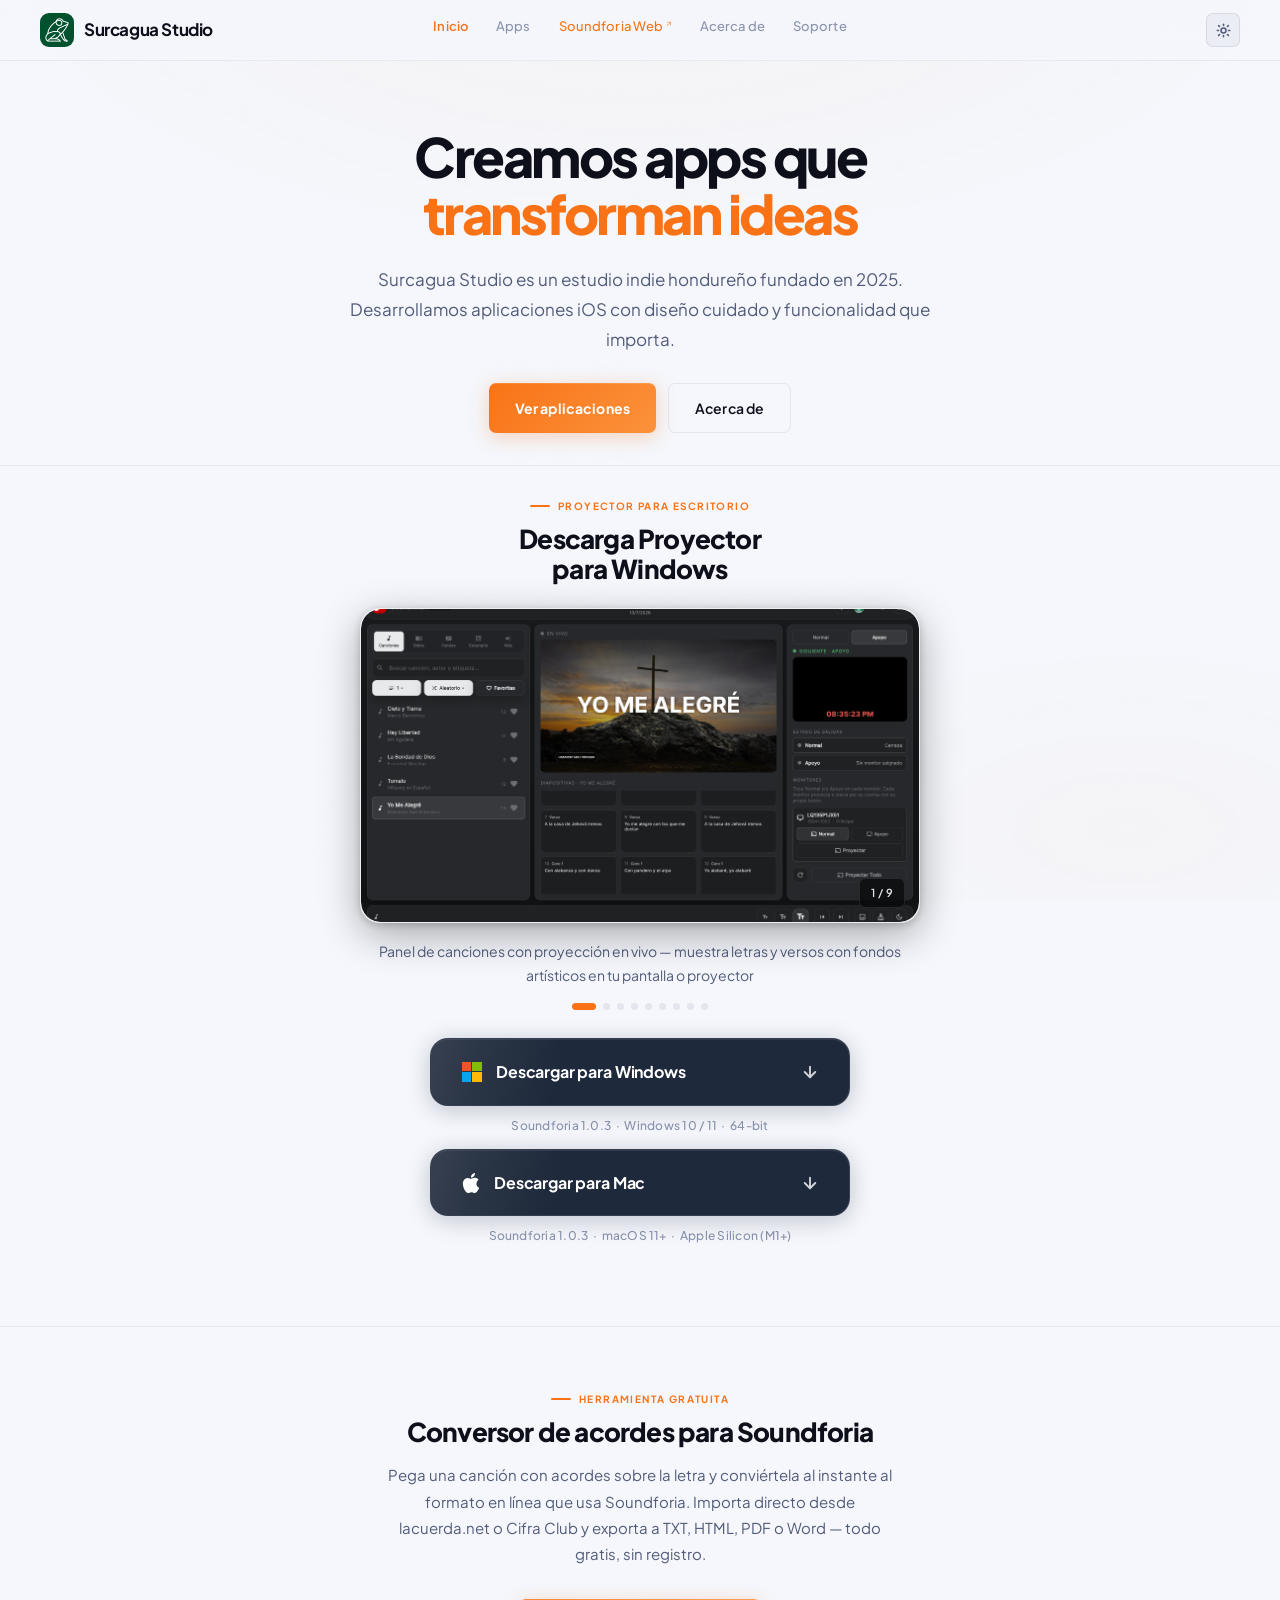
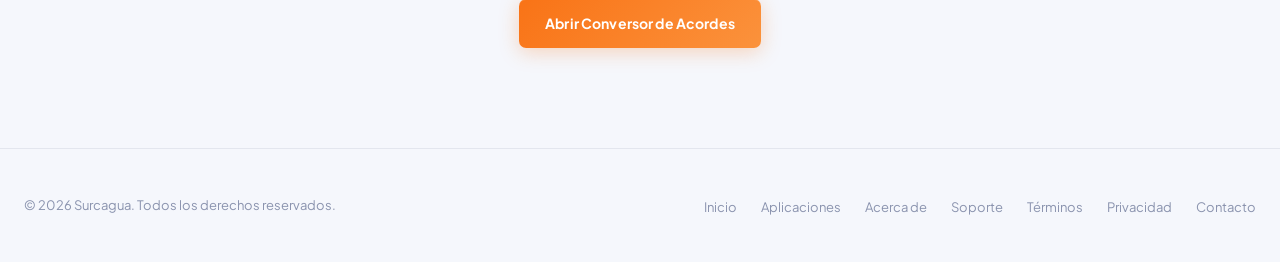
==== commit 5de7b9f9: "Actualizar capturas de Soundforia/Tuyyo y agregar botón de descarga para Mac Co-Authored-By: Claude " ====
--- a/index.html
+++ b/index.html
@@ -132,6 +132,22 @@
                     </span>
                 </a>
                 <p class="desk-dl-meta">Soundforia 1.0.3 &nbsp;·&nbsp; Windows 10 / 11 &nbsp;·&nbsp; 64-bit</p>
+
+                <a href="https://www.dropbox.com/scl/fi/zow0jtiul4fezgc9ju5h8/Soundforia-1.0.3.dmg?rlkey=u5am2bye0n8867md8f7ggsptf&st=u0vfvbnu&dl=1"
+                   download="Soundforia-1.0.3.dmg"
+                   class="btn-mac-dl">
+                    <span class="mac-shimmer"></span>
+                    <span class="mac-icon">
+                        <svg width="20" height="20" viewBox="0 0 814 1000" fill="#ffffff" xmlns="http://www.w3.org/2000/svg">
+                            <path d="M788.1 340.9c-5.8 4.5-108.2 62.2-108.2 190.5 0 148.4 130.3 200.9 134.2 202.2-.6 3.2-20.7 71.9-68.7 141.9-42.8 61.6-87.5 123.1-155.5 123.1s-85.5-39.5-164-39.5c-76.5 0-103.7 40.8-165.9 40.8s-105.6-57-155.5-127C46.7 790.7 0 663 0 541.8c0-194.4 126.4-297.5 250.8-297.5 66.1 0 121.2 43.4 162.7 43.4 39.5 0 101.1-46 176.3-46 28.5 0 130.9 2.6 198.3 99.2zm-234-181.5c31.1-36.9 53.1-88.1 53.1-139.3 0-7.1-.6-14.3-1.9-20.1-50.6 1.9-110.8 33.7-147.1 75.8-28.5 32.4-55.1 83.6-55.1 135.5 0 7.8 1.3 15.6 1.9 18.1 3.2.6 8.4 1.3 13.6 1.3 45.4 0 102.5-30.4 135.5-71.3z"/>
+                        </svg>
+                    </span>
+                    <span class="mac-label">Descargar para Mac</span>
+                    <span class="mac-dl-arrow">
+                        <svg width="18" height="18" viewBox="0 0 24 24" fill="none" stroke="currentColor" stroke-width="2.5" stroke-linecap="round" stroke-linejoin="round"><path d="M12 5v14"/><polyline points="5 12 12 19 19 12"/></svg>
+                    </span>
+                </a>
+                <p class="desk-dl-meta">Soundforia 1.0.3 &nbsp;·&nbsp; macOS 11+ &nbsp;·&nbsp; Apple Silicon (M1+)</p>
             </div>
         </section>
 
--- a/assets/css/main.css
+++ b/assets/css/main.css
@@ -795,7 +795,7 @@
     .hero-split .hero-stats .desk-carousel-desc { font-size: 12px; min-height: 36px; }
     .hero-split .hero-stats .desk-dots { margin-bottom: 14px; }
     .hero-split .hero-stats .desk-dl-meta { font-size: 11px; }
-    .btn-win-dl { padding: 16px 22px; font-size: 14px; gap: 10px; border-radius: 14px; }
+    .btn-win-dl, .btn-mac-dl { padding: 16px 22px; font-size: 14px; gap: 10px; border-radius: 14px; }
 
     /* Apps */
     .apps-grid { grid-template-columns: repeat(2,1fr); gap: 18px; }
@@ -870,9 +870,9 @@
     .hero-desk-carousel .desk-slide img { border-radius: 14px; }
     .hero-desk-carousel .desk-nav-btn { opacity: 0.9; }
 
-    /* Windows button full width on mobile */
-    .btn-win-dl { padding: 16px 20px; font-size: 15px; border-radius: 14px; gap: 10px; }
-    .win-dl-arrow { display: none; }
+    /* Download buttons full width on mobile */
+    .btn-win-dl, .btn-mac-dl { padding: 16px 20px; font-size: 15px; border-radius: 14px; gap: 10px; }
+    .win-dl-arrow, .mac-dl-arrow { display: none; }
 
     /* ── Stats bar ── */
     .stats-bar { grid-template-columns: 1fr; gap: 12px; margin-bottom: 56px; padding: 0 20px; }
@@ -993,8 +993,8 @@
     /* Carousel */
     .hero-split .hero-stats .desktop-dl-title { font-size: 20px; }
     .hero-split .hero-stats .desk-carousel-desc { font-size: 12px; min-height: 38px; }
-    .btn-win-dl { padding: 15px 18px; font-size: 14px; gap: 8px; border-radius: 12px; }
-    .win-icon svg { width: 18px; height: 18px; }
+    .btn-win-dl, .btn-mac-dl { padding: 15px 18px; font-size: 14px; gap: 8px; border-radius: 12px; }
+    .win-icon svg, .mac-icon svg { width: 18px; height: 18px; }
     .desk-dl-meta { font-size: 11px; }
 
     /* Apps */
@@ -1040,9 +1040,9 @@
     .hero p { font-size: 14px; }
     .hero-split .hero-stats .desktop-dl-title { font-size: 18px; }
     .hero-split .hero-stats .desk-carousel-desc { font-size: 11px; }
-    .btn-win-dl { font-size: 13px; padding: 14px 14px; border-radius: 10px; gap: 8px; }
-    .win-icon svg { width: 16px; height: 16px; }
-    .win-label { font-size: 13px; }
+    .btn-win-dl, .btn-mac-dl { font-size: 13px; padding: 14px 14px; border-radius: 10px; gap: 8px; }
+    .win-icon svg, .mac-icon svg { width: 16px; height: 16px; }
+    .win-label, .mac-label { font-size: 13px; }
     .modal-hero { padding: 18px 14px 14px; }
     .modal-body { padding: 14px 14px 24px; }
     .about-stats { grid-template-columns: 1fr; }
@@ -1067,7 +1067,7 @@
     .hero-split .hero-stats .desk-carousel-desc { display: none; }
     .hero-split .hero-stats .desk-dots { margin-bottom: 10px; }
     .hero-split .hero-stats .desktop-dl-eyebrow { display: none; }
-    .btn-win-dl { padding: 13px 18px; font-size: 14px; }
+    .btn-win-dl, .btn-mac-dl { padding: 13px 18px; font-size: 14px; }
     .modal { max-height: 96dvh; }
 }
 
@@ -1301,6 +1301,81 @@
 .win-dl-arrow { display: flex; align-items: center; margin-left: auto; opacity: 0.8; transition: opacity 0.25s ease; }
 .btn-win-dl:hover .win-dl-arrow { opacity: 1; }
 
+/* ── Mac download button ── */
+.btn-mac-dl {
+    display: flex; align-items: center; justify-content: center;
+    gap: 13px; width: 100%;
+    padding: 20px 30px;
+    margin-top: 14px;
+    border-radius: 18px;
+    background: #0f172a;
+    color: #ffffff;
+    border: 1px solid rgba(255,255,255,0.07);
+    font-family: var(--font-family);
+    font-size: 16px; font-weight: 700; letter-spacing: -0.15px;
+    text-decoration: none; cursor: pointer;
+    position: relative; overflow: hidden;
+    min-height: unset;
+    transition:
+        transform 0.42s cubic-bezier(0.16,1,0.3,1),
+        box-shadow 0.42s cubic-bezier(0.16,1,0.3,1),
+        border-color 0.42s ease;
+    box-shadow:
+        0 4px 24px rgba(0,0,0,0.38),
+        0 1px 0 rgba(255,255,255,0.05) inset;
+}
+body.light-mode .btn-mac-dl {
+    background: #1e293b;
+    border-color: rgba(255,255,255,0.1);
+    box-shadow: 0 4px 24px rgba(0,10,40,0.22), 0 1px 0 rgba(255,255,255,0.08) inset;
+}
+
+.mac-shimmer {
+    position: absolute; inset: 0;
+    background: linear-gradient(
+        105deg,
+        transparent 35%,
+        rgba(255,255,255,0.06) 45%,
+        rgba(255,255,255,0.1) 50%,
+        rgba(255,255,255,0.06) 55%,
+        transparent 65%
+    );
+    background-size: 200% 100%;
+    background-position: -100% 0;
+    transition: background-position 0s;
+}
+.btn-mac-dl:hover .mac-shimmer {
+    background-position: 200% 0;
+    transition: background-position 0.65s ease;
+}
+
+.btn-mac-dl::before {
+    content: '';
+    position: absolute; inset: 0;
+    border-radius: inherit;
+    background: linear-gradient(130deg, rgba(255,255,255,0.18) 0%, rgba(255,255,255,0.06) 100%);
+    opacity: 0;
+    transition: opacity 0.42s ease;
+}
+.btn-mac-dl:hover { transform: translateY(-3px); border-color: rgba(255,255,255,0.3); }
+.btn-mac-dl:hover::before { opacity: 1; }
+.btn-mac-dl:hover {
+    box-shadow:
+        0 14px 44px rgba(255,255,255,0.1),
+        0 4px 16px rgba(0,0,0,0.4),
+        0 1px 0 rgba(255,255,255,0.1) inset;
+}
+.btn-mac-dl:active { transform: translateY(-1px) scale(0.995); }
+
+.mac-icon, .mac-label, .mac-dl-arrow { position: relative; z-index: 2; }
+.mac-icon { display: flex; align-items: center; flex-shrink: 0; }
+
+.btn-mac-dl:hover .mac-dl-arrow {
+    animation: arrowBounce 0.75s ease infinite;
+}
+.mac-dl-arrow { display: flex; align-items: center; margin-left: auto; opacity: 0.8; transition: opacity 0.25s ease; }
+.btn-mac-dl:hover .mac-dl-arrow { opacity: 1; }
+
 .desk-dl-meta {
     text-align: center; font-size: 12px;
     color: var(--text-muted); margin-top: 10px;
@@ -1333,6 +1408,7 @@
 .desktop-promo .desktop-dl-eyebrow { justify-content: center; }
 .desktop-promo .desktop-dl-title { margin-bottom: 24px; }
 .desktop-promo .btn-win-dl { max-width: 420px; margin: 0 auto; }
+.desktop-promo .btn-mac-dl { max-width: 420px; margin: 14px auto 0; }
 
 @media (max-width: 640px) {
     .desktop-promo { padding: 48px 20px 90px; }
@@ -1384,7 +1460,7 @@
     .desk-carousel { border-radius: 14px; aspect-ratio: 4/3; }
     .desk-slide img { border-radius: 14px; }
     .desk-nav-btn { width: 36px; height: 36px; opacity: 0.85; }
-    .btn-win-dl { padding: 17px 22px; font-size: 15px; border-radius: 14px; gap: 11px; }
+    .btn-win-dl, .btn-mac-dl { padding: 17px 22px; font-size: 15px; border-radius: 14px; gap: 11px; }
     .desk-carousel-desc { font-size: 13px; }
     .hero-split .hero-stats .desk-carousel-desc { text-align: center; }
     .hero-split .hero-stats .desk-dots { justify-content: center; }
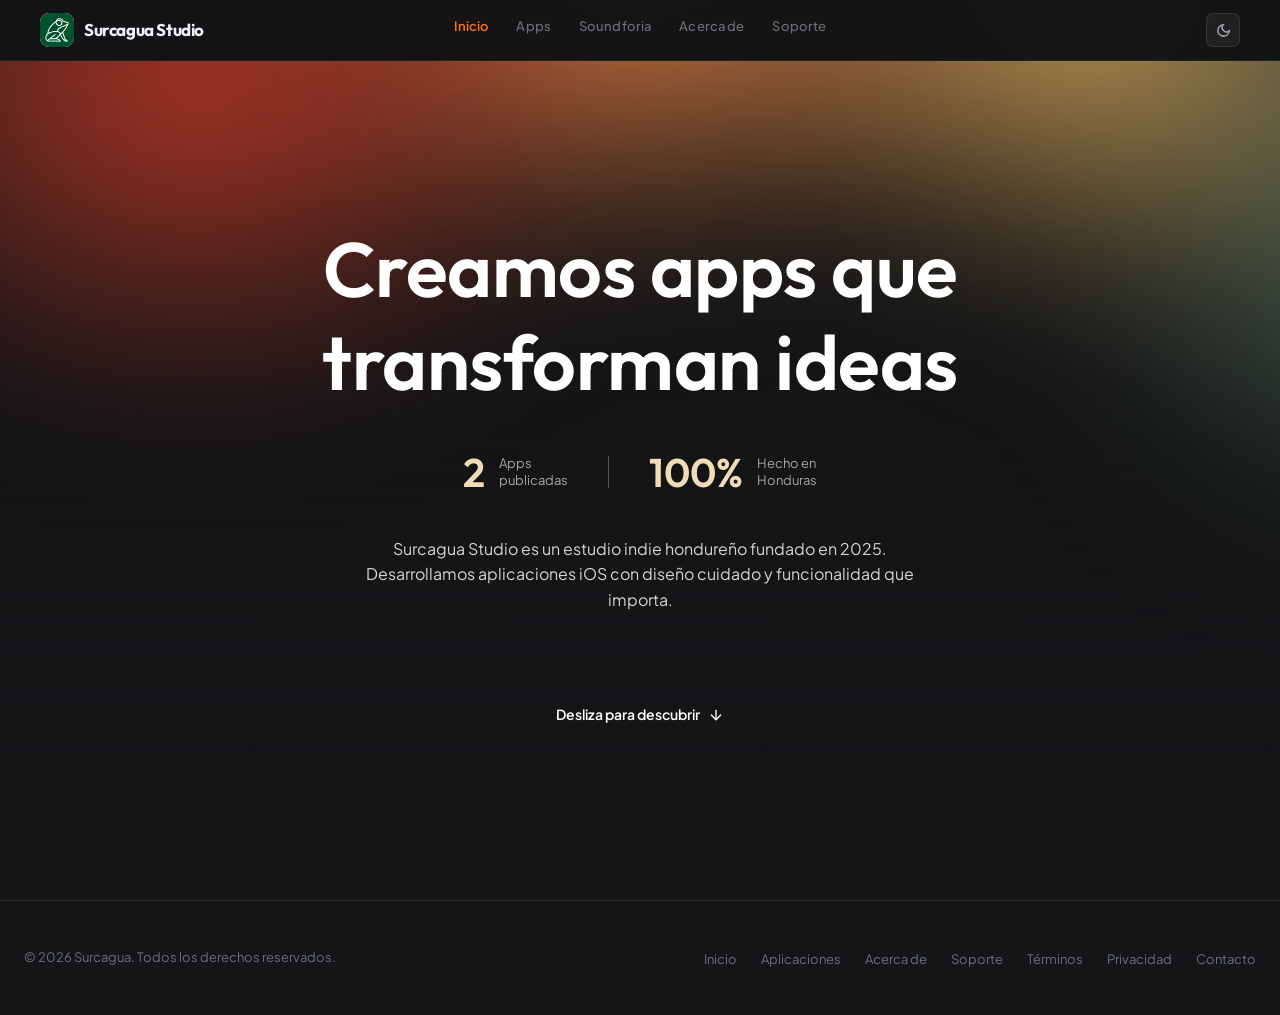
==== commit 32cac874: "Rediseñar el sitio con hero cinemático y consolidar Soundforia en una página - Nuevo hero a pantalla" ====
--- a/index.html
+++ b/index.html
@@ -12,7 +12,7 @@
     <link rel="apple-touch-icon" href="assets/logo.png">
     <link rel="stylesheet" href="assets/css/main.css">
 </head>
-<body class="light-mode">
+<body>
 
     <a href="#main-content" class="skip-link">Saltar al contenido</a>
 
@@ -32,16 +32,16 @@
             <div class="nav-center" id="navLinks">
                 <a href="index.html" class="nav-link active">Inicio</a>
                 <a href="apps/index.html" class="nav-link">Apps</a>
-                <a href="https://soundforia.live/" class="nav-link" target="_blank" rel="noopener noreferrer">Soundforia Web</a>
+                <a href="soundforia/index.html" class="nav-link">Soundforia</a>
                 <a href="acerca-de/index.html" class="nav-link">Acerca de</a>
                 <a href="soporte/index.html" class="nav-link">Soporte</a>
             </div>
             <div class="nav-actions">
+                <button class="mobile-menu-btn" id="menuBtn" onclick="toggleMenu()" aria-label="Menú">
+                    <div class="hamburger"><span></span><span></span><span></span></div>
+                </button>
                 <button class="theme-toggle" onclick="toggleTheme()" aria-label="Cambiar tema">
                     <span class="theme-icon" id="themeIcon"></span>
-                </button>
-                <button class="mobile-menu-btn" id="menuBtn" onclick="toggleMenu()" aria-label="Menú">
-                    <div class="hamburger"><span></span><span></span><span></span></div>
                 </button>
             </div>
         </div>
@@ -49,116 +49,21 @@
 
     <main class="page-content" id="main-content">
 
-        <section class="hero">
-            <h1>Creamos apps que <span class="gradient-text">transforman ideas</span></h1>
+        <section class="hx-hero hx-hero--full">
+            <h1>Creamos apps que<br>transforman ideas</h1>
+            <div class="hx-stats">
+                <div class="hx-stat"><b>2</b><span>Apps<br>publicadas</span></div>
+                <i></i>
+                <div class="hx-stat"><b>100%</b><span>Hecho en<br>Honduras</span></div>
+            </div>
             <p>Surcagua Studio es un estudio indie hondureño fundado en 2025. Desarrollamos aplicaciones iOS con diseño cuidado y funcionalidad que importa.</p>
-            <div class="hero-actions">
-                <a href="apps/index.html" class="btn btn-primary">Ver aplicaciones</a>
-                <a href="acerca-de/index.html" class="btn btn-secondary">Acerca de</a>
-            </div>
+            <a href="#homeReviews" class="hx-cue">Desliza para descubrir <svg width="16" height="16" viewBox="0 0 24 24" fill="none" stroke="currentColor" stroke-width="2" stroke-linecap="round" stroke-linejoin="round"><path d="M12 5v14"/><polyline points="19 12 12 19 5 12"/></svg></a>
         </section>
 
-        <section class="desktop-promo reveal">
-            <div class="desktop-promo-inner">
-                <div class="desktop-dl-eyebrow">Proyector para Escritorio</div>
-                <h2 class="desktop-dl-title">Descarga Proyector<br>para Windows</h2>
-
-                <div class="desk-carousel hero-desk-carousel" id="heroDesktopCarousel">
-                    <div class="desk-slide active" data-desc="Panel de canciones con proyección en vivo — muestra letras y versos con fondos artísticos en tu pantalla o proyector">
-                        <img src="assets/soundforia/escritorio/1.png" alt="Soundforia escritorio 1" draggable="false">
-                    </div>
-                    <div class="desk-slide" data-desc="Anima cada verso en tiempo real — la vista de apoyo muestra la diapositiva actual mientras controlas el servicio">
-                        <img src="assets/soundforia/escritorio/2.png" alt="Soundforia escritorio 2" draggable="false" loading="lazy">
-                    </div>
-                    <div class="desk-slide" data-desc="Módulo de Biblia integrado — proyecta versículos del Antiguo y Nuevo Testamento con fondos visuales impactantes">
-                        <img src="assets/soundforia/escritorio/3.png" alt="Soundforia escritorio 3" draggable="false" loading="lazy">
-                    </div>
-                    <div class="desk-slide" data-desc="Biblioteca de fondos en loop — elige entre paisajes cinematográficos y escenas para enriquecer cada momento del servicio">
-                        <img src="assets/soundforia/escritorio/4.png" alt="Soundforia escritorio 4" draggable="false" loading="lazy">
-                    </div>
-                    <div class="desk-slide" data-desc="Arma el escenario del servicio — bienvenida, lectura bíblica, canciones y anuncios en una sola línea de tiempo">
-                        <img src="assets/soundforia/escritorio/5.png" alt="Soundforia escritorio 5" draggable="false" loading="lazy">
-                    </div>
-                    <div class="desk-slide" data-desc="Pantalla de bienvenida — recibe a tu congregación con fondos cinematográficos antes de comenzar el servicio">
-                        <img src="assets/soundforia/escritorio/6.png" alt="Soundforia escritorio 6" draggable="false" loading="lazy">
-                    </div>
-                    <div class="desk-slide" data-desc="Versículos en pantalla completa — así ve tu congregación cada lectura bíblica en el proyector">
-                        <img src="assets/soundforia/escritorio/7.png" alt="Soundforia escritorio 7" draggable="false" loading="lazy">
-                    </div>
-                    <div class="desk-slide" data-desc="Monitor de apoyo para el escenario — el equipo ve el nombre de la canción y la hora sin distraerse con la letra completa">
-                        <img src="assets/soundforia/escritorio/8.png" alt="Soundforia escritorio 8" draggable="false" loading="lazy">
-                    </div>
-                    <div class="desk-slide" data-desc="Elige entre más de diez animaciones de texto — desvanecer, deslizar, zoom, rotar y más para cada diapositiva">
-                        <img src="assets/soundforia/escritorio/9.png" alt="Soundforia escritorio 9" draggable="false" loading="lazy">
-                    </div>
-                    <button class="desk-nav-btn desk-nav-prev" onclick="navHeroDesk(-1)" aria-label="Anterior">
-                        <svg width="16" height="16" viewBox="0 0 24 24" fill="none" stroke="currentColor" stroke-width="2.5" stroke-linecap="round" stroke-linejoin="round"><polyline points="15 18 9 12 15 6"/></svg>
-                    </button>
-                    <button class="desk-nav-btn desk-nav-next" onclick="navHeroDesk(1)" aria-label="Siguiente">
-                        <svg width="16" height="16" viewBox="0 0 24 24" fill="none" stroke="currentColor" stroke-width="2.5" stroke-linecap="round" stroke-linejoin="round"><polyline points="9 18 15 12 9 6"/></svg>
-                    </button>
-                    <div class="desk-slide-counter" id="heroDesktopCounter">1 / 9</div>
-                </div>
-
-                <p class="desk-carousel-desc" id="heroDesktopDesc">Panel de canciones con proyección en vivo — muestra letras y versos con fondos artísticos en tu pantalla o proyector</p>
-
-                <div class="desk-dots" id="heroDesktopDots" role="tablist" aria-label="Capturas de pantalla">
-                    <button class="desk-dot active" onclick="goHeroDesktopSlide(0)" aria-label="Vista 1"></button>
-                    <button class="desk-dot" onclick="goHeroDesktopSlide(1)" aria-label="Vista 2"></button>
-                    <button class="desk-dot" onclick="goHeroDesktopSlide(2)" aria-label="Vista 3"></button>
-                    <button class="desk-dot" onclick="goHeroDesktopSlide(3)" aria-label="Vista 4"></button>
-                    <button class="desk-dot" onclick="goHeroDesktopSlide(4)" aria-label="Vista 5"></button>
-                    <button class="desk-dot" onclick="goHeroDesktopSlide(5)" aria-label="Vista 6"></button>
-                    <button class="desk-dot" onclick="goHeroDesktopSlide(6)" aria-label="Vista 7"></button>
-                    <button class="desk-dot" onclick="goHeroDesktopSlide(7)" aria-label="Vista 8"></button>
-                    <button class="desk-dot" onclick="goHeroDesktopSlide(8)" aria-label="Vista 9"></button>
-                </div>
-
-                <a href="https://www.dropbox.com/scl/fi/91cq7pzsqxd8g6sqo38tx/Soundforia-Setup-1.0.3.exe?rlkey=kbs3tod0392pco3rzth4u9xsq&st=vmn2vc1n&dl=1"
-                   download="Soundforia-Setup-1.0.3.exe"
-                   class="btn-win-dl">
-                    <span class="win-shimmer"></span>
-                    <span class="win-icon">
-                        <svg width="22" height="22" viewBox="0 0 23 23" fill="none" xmlns="http://www.w3.org/2000/svg">
-                            <path d="M1 1h9.5v9.5H1z" fill="#f35325"/>
-                            <path d="M11.5 1H22v9.5H11.5z" fill="#81bc06"/>
-                            <path d="M1 11.5h9.5V22H1z" fill="#05a6f0"/>
-                            <path d="M11.5 11.5H22V22H11.5z" fill="#ffba08"/>
-                        </svg>
-                    </span>
-                    <span class="win-label">Descargar para Windows</span>
-                    <span class="win-dl-arrow">
-                        <svg width="18" height="18" viewBox="0 0 24 24" fill="none" stroke="currentColor" stroke-width="2.5" stroke-linecap="round" stroke-linejoin="round"><path d="M12 5v14"/><polyline points="5 12 12 19 19 12"/></svg>
-                    </span>
-                </a>
-                <p class="desk-dl-meta">Soundforia 1.0.3 &nbsp;·&nbsp; Windows 10 / 11 &nbsp;·&nbsp; 64-bit</p>
-
-                <a href="https://www.dropbox.com/scl/fi/zow0jtiul4fezgc9ju5h8/Soundforia-1.0.3.dmg?rlkey=u5am2bye0n8867md8f7ggsptf&st=u0vfvbnu&dl=1"
-                   download="Soundforia-1.0.3.dmg"
-                   class="btn-mac-dl">
-                    <span class="mac-shimmer"></span>
-                    <span class="mac-icon">
-                        <svg width="20" height="20" viewBox="0 0 814 1000" fill="#ffffff" xmlns="http://www.w3.org/2000/svg">
-                            <path d="M788.1 340.9c-5.8 4.5-108.2 62.2-108.2 190.5 0 148.4 130.3 200.9 134.2 202.2-.6 3.2-20.7 71.9-68.7 141.9-42.8 61.6-87.5 123.1-155.5 123.1s-85.5-39.5-164-39.5c-76.5 0-103.7 40.8-165.9 40.8s-105.6-57-155.5-127C46.7 790.7 0 663 0 541.8c0-194.4 126.4-297.5 250.8-297.5 66.1 0 121.2 43.4 162.7 43.4 39.5 0 101.1-46 176.3-46 28.5 0 130.9 2.6 198.3 99.2zm-234-181.5c31.1-36.9 53.1-88.1 53.1-139.3 0-7.1-.6-14.3-1.9-20.1-50.6 1.9-110.8 33.7-147.1 75.8-28.5 32.4-55.1 83.6-55.1 135.5 0 7.8 1.3 15.6 1.9 18.1 3.2.6 8.4 1.3 13.6 1.3 45.4 0 102.5-30.4 135.5-71.3z"/>
-                        </svg>
-                    </span>
-                    <span class="mac-label">Descargar para Mac</span>
-                    <span class="mac-dl-arrow">
-                        <svg width="18" height="18" viewBox="0 0 24 24" fill="none" stroke="currentColor" stroke-width="2.5" stroke-linecap="round" stroke-linejoin="round"><path d="M12 5v14"/><polyline points="5 12 12 19 19 12"/></svg>
-                    </span>
-                </a>
-                <p class="desk-dl-meta">Soundforia 1.0.3 &nbsp;·&nbsp; macOS 11+ &nbsp;·&nbsp; Apple Silicon (M1+)</p>
-            </div>
-        </section>
-
-        <section class="tool-promo reveal">
-            <div class="tool-promo-inner">
-                <div class="desktop-dl-eyebrow">Herramienta gratuita</div>
-                <h2 class="desktop-dl-title">Conversor de acordes para Soundforia</h2>
-                <p class="tool-promo-desc">Pega una canción con acordes sobre la letra y conviértela al instante al formato en línea que usa Soundforia. Importa directo desde lacuerda.net o Cifra Club y exporta a TXT, HTML, PDF o Word — todo gratis, sin registro.</p>
-
-                <a href="conversor/index.html" target="_blank" rel="noopener noreferrer" class="btn btn-primary">Abrir Conversor de Acordes</a>
-            </div>
+        <section class="reviews-home reveal" id="homeReviews">
+            <div class="desktop-dl-eyebrow">Reseñas reales</div>
+            <h2 class="desktop-dl-title">Lo que dicen en App Store</h2>
+            <div class="reviews-container reviews-home-track" id="homeReviewsTrack"></div>
         </section>
 
     </main>
@@ -196,6 +101,7 @@
                     <h3>Descripción</h3>
                     <p id="modalDescription"></p>
                 </div>
+                <div class="modal-section" id="modalReviews"></div>
                 <div class="modal-actions" id="modalActions"></div>
             </div>
         </div>
--- a/assets/css/main.css
+++ b/assets/css/main.css
@@ -1,23 +1,24 @@
+@import url('https://fonts.googleapis.com/css2?family=Outfit:wght@400;500;600;700&display=swap');
 /* ═══════════════════════════════════════════
    TOKENS — DARK
 ═══════════════════════════════════════════ */
 :root {
-    --bg-primary:    #09090e;
-    --bg-secondary:  #111218;
-    --bg-card:       #14151e;
-    --bg-card-hover: #1a1b26;
-    --bg-glass:      rgba(9, 9, 14, 0.88);
+    --bg-primary:    #141517;
+    --bg-secondary:  #191a1d;
+    --bg-card:       #1e1f23;
+    --bg-card-hover: #25262b;
+    --bg-glass:      rgba(20, 21, 23, 0.88);
     --bg-modal:      rgba(0, 0, 0, 0.88);
     --text-primary:  #eef0f8;
-    --text-secondary:#868ea8;
-    --text-muted:    #484e64;
+    --text-secondary:#a3a5ae;
+    --text-muted:    #6c6f79;
     --accent-primary:   #f97316;
     --accent-secondary: #f97316;
     --accent-tertiary:  #f97316;
     --accent-warning:   #f59e0b;
     --gradient-primary:   linear-gradient(135deg, #f97316 0%, #fb923c 100%);
     --gradient-secondary: linear-gradient(135deg, #f97316 0%, #ef4444 100%);
-    --border-color: rgba(255, 255, 255, 0.06);
+    --border-color: rgba(255, 255, 255, 0.09);
     --border-glow:  rgba(249, 115, 22, 0.26);
     --shadow-sm:   0 2px 10px rgba(0, 0, 20, 0.5);
     --shadow-md:   0 8px 32px  rgba(0, 0, 20, 0.6);
@@ -30,7 +31,7 @@
     --transition-fast:   0.2s cubic-bezier(0.16, 1, 0.3, 1);
     --transition-smooth: 0.4s cubic-bezier(0.16, 1, 0.3, 1);
     --transition-spring: 0.5s cubic-bezier(0.34, 1.56, 0.64, 1);
-    --font-display: 'Plus Jakarta Sans', -apple-system, BlinkMacSystemFont, sans-serif;
+    --font-display: 'Outfit', 'Plus Jakarta Sans', -apple-system, BlinkMacSystemFont, sans-serif;
     --font-family:  'Plus Jakarta Sans', -apple-system, BlinkMacSystemFont, sans-serif;
 }
 
@@ -147,18 +148,16 @@
 ═══════════════════════════════════════════ */
 .navbar {
     position: fixed; top: 0; left: 0; right: 0; z-index: 100;
-    background: rgba(9, 9, 14, 0.84);
-    backdrop-filter: blur(24px) saturate(1.4);
-    -webkit-backdrop-filter: blur(24px) saturate(1.4);
+    background: rgba(17, 18, 20, 0.97);
     border-bottom: 1px solid rgba(255, 255, 255, 0.05);
-    transition: background 0.3s ease, box-shadow 0.3s ease;
+    transition: box-shadow 0.3s ease;
 }
 body.light-mode .navbar {
-    background: rgba(245, 247, 252, 0.9);
+    background: rgba(245, 247, 252, 0.98);
     border-bottom: 1px solid rgba(0, 15, 60, 0.06);
 }
-.navbar.scrolled { background: rgba(9,9,14,0.97); box-shadow: 0 1px 28px rgba(0,0,20,0.3); }
-body.light-mode .navbar.scrolled { background: rgba(245,247,252,0.98); box-shadow: 0 1px 28px rgba(0,10,50,0.08); }
+.navbar.scrolled { box-shadow: 0 1px 28px rgba(0,0,20,0.3); }
+body.light-mode .navbar.scrolled { box-shadow: 0 1px 28px rgba(0,10,50,0.08); }
 
 .navbar-inner {
     max-width: 2200px; margin: 0 auto; padding: 0 40px;
@@ -185,6 +184,7 @@
     font-size: 17px; font-weight: 700;
     letter-spacing: -0.4px;
     color: var(--text-primary);
+    white-space: nowrap;
 }
 
 .nav-center { display: flex; align-items: center; gap: 2px; justify-self: center; }
@@ -199,7 +199,7 @@
 .nav-link[target="_blank"] { color: var(--accent-primary); }
 .nav-link[target="_blank"]::after { content: ' ↗'; font-size: 9px; opacity: 0.65; vertical-align: super; }
 
-.nav-actions { display: flex; align-items: center; gap: 8px; flex-shrink: 0; justify-self: end; }
+.nav-actions { display: flex; align-items: center; gap: 8px; flex-shrink: 0; justify-self: end; grid-column: 3; }
 .theme-toggle {
     background: rgba(255,255,255,0.05); border: 1px solid rgba(255,255,255,0.09);
     cursor: pointer; display: flex; align-items: center; justify-content: center;
@@ -211,11 +211,11 @@
 .theme-icon { font-size: 16px; line-height: 1; }
 
 .mobile-menu-btn {
-    display: none; background: none; border: 1px solid rgba(255,255,255,0.09);
-    cursor: pointer; width: 34px; height: 34px; border-radius: 7px; padding: 0;
+    display: none; background: rgba(255,255,255,0.05); border: 1px solid rgba(255,255,255,0.09);
+    cursor: pointer; width: 34px; height: 34px; min-height: unset; border-radius: 7px; padding: 0;
     align-items: center; justify-content: center; transition: background 0.2s;
 }
-body.light-mode .mobile-menu-btn { border-color: rgba(0,15,60,0.09); }
+body.light-mode .mobile-menu-btn { background: rgba(0,15,60,0.04); border-color: rgba(0,15,60,0.09); }
 .mobile-menu-btn:hover { background: rgba(249,115,22,0.08); }
 .hamburger { display: flex; flex-direction: column; gap: 4px; width: 16px; }
 .hamburger span { display: block; height: 1.5px; width: 100%; background: var(--text-primary); border-radius: 1px; transition: transform 0.3s ease, opacity 0.3s ease; }
@@ -373,6 +373,7 @@
     animation: cardReveal 0.5s cubic-bezier(0.16,1,0.3,1) both;
     counter-increment: app-counter;
     --mouse-x: 50%; --mouse-y: 50%;
+    display: block; text-decoration: none; color: inherit;
 }
 /* Ghost number removed */
 .app-card::before { content: none; }
@@ -428,7 +429,7 @@
 .app-card-soon {
     position: absolute; inset: 0; z-index: 4; border-radius: inherit;
     display: flex; align-items: center; justify-content: center;
-    background: rgba(9, 9, 14, 0.55);
+    background: rgba(20, 21, 23, 0.55);
     backdrop-filter: blur(2px);
     -webkit-backdrop-filter: blur(2px);
 }
@@ -548,6 +549,92 @@
 .lightbox-nav.prev { left: -70px; }
 .lightbox-nav.next { right: -70px; }
 .lightbox-counter { position: absolute; bottom: -40px; left: 50%; transform: translateX(-50%); color: white; font-size: 13px; font-weight: 600; background: rgba(255,255,255,0.08); padding: 7px 18px; border-radius: 6px; backdrop-filter: blur(10px); }
+
+/* ═══════════════════════════════════════════
+   RESEÑAS DE APP STORE
+═══════════════════════════════════════════ */
+.reviews-container {
+    display: flex; gap: 14px; overflow-x: auto;
+    padding: 4px 4px 10px;
+    scroll-snap-type: x mandatory; scroll-behavior: smooth; -webkit-overflow-scrolling: touch;
+}
+.reviews-container::-webkit-scrollbar { height: 4px; }
+.reviews-container::-webkit-scrollbar-track { background: var(--bg-card); border-radius: 2px; }
+.reviews-container::-webkit-scrollbar-thumb { background: var(--accent-primary); border-radius: 2px; }
+
+.review-card, .review-home-card {
+    flex: 0 0 260px; scroll-snap-align: start;
+    background: var(--bg-card); border: 1px solid var(--border-color);
+    border-radius: var(--radius-md); padding: 18px;
+    display: flex; flex-direction: column; gap: 8px;
+}
+.review-home-card {
+    text-decoration: none; color: inherit;
+    transition: var(--transition-smooth);
+}
+.review-home-card:hover { transform: translateY(-3px); border-color: var(--border-glow); box-shadow: var(--shadow-glow), var(--shadow-md); }
+
+.review-card-top { display: flex; align-items: center; gap: 10px; }
+.review-avatar {
+    width: 30px; height: 30px; border-radius: 50%; flex-shrink: 0;
+    display: flex; align-items: center; justify-content: center;
+    background: var(--gradient-primary); color: #fff;
+    font-size: 12px; font-weight: 700;
+}
+.review-meta { flex: 1; min-width: 0; display: flex; flex-direction: column; gap: 2px; }
+.review-author { font-size: 12.5px; font-weight: 600; color: var(--text-primary); overflow: hidden; text-overflow: ellipsis; white-space: nowrap; }
+.review-stars { display: flex; gap: 1px; color: var(--accent-warning); }
+.review-date { font-size: 10.5px; color: var(--text-muted); flex-shrink: 0; }
+.review-title { font-size: 13.5px; font-weight: 700; color: var(--text-primary); letter-spacing: -0.1px; }
+.review-body {
+    font-size: 12.5px; color: var(--text-secondary); line-height: 1.6;
+    display: -webkit-box; -webkit-line-clamp: 4; -webkit-box-orient: vertical; overflow: hidden;
+}
+.review-version {
+    align-self: flex-start; margin-top: auto; padding-top: 6px;
+    font-size: 10px; color: var(--text-muted); font-weight: 500;
+}
+.review-home-app { display: flex; align-items: center; gap: 7px; margin-top: auto; padding-top: 10px; border-top: 1px solid var(--border-color); }
+.review-home-app-icon { width: 18px; height: 18px; border-radius: 5px; object-fit: cover; }
+.review-home-app span { font-size: 11px; font-weight: 600; color: var(--text-muted); }
+
+.reviews-loading {
+    display: flex; align-items: center; gap: 10px;
+    font-size: 13px; color: var(--text-secondary); padding: 8px 0;
+}
+.reviews-spinner {
+    width: 14px; height: 14px; border-radius: 50%;
+    border: 2px solid var(--border-color); border-top-color: var(--accent-primary);
+    animation: spin 0.7s linear infinite; flex-shrink: 0;
+}
+@keyframes spin { to { transform: rotate(360deg); } }
+
+.reviews-empty {
+    background: var(--bg-card); border: 1px dashed var(--border-color); border-radius: var(--radius-md);
+    padding: 20px; text-align: center;
+}
+.reviews-empty p { font-size: 13.5px; color: var(--text-secondary); margin-bottom: 8px; }
+.reviews-empty-cta { font-size: 13px; font-weight: 600; color: var(--accent-primary); text-decoration: none; }
+.reviews-empty-cta:hover { text-decoration: underline; }
+
+.reviews-view-all {
+    display: inline-block; margin-top: 14px;
+    font-size: 13px; font-weight: 600; color: var(--accent-primary); text-decoration: none;
+}
+.reviews-view-all:hover { text-decoration: underline; }
+
+/* Sección agregada en la home — oculta sola si aún no hay reseñas */
+.reviews-home { padding: 32px 24px 80px; border-top: 1px solid var(--border-color); }
+.reviews-home:has(#homeReviewsTrack:empty) { display: none; }
+.reviews-home .desktop-dl-eyebrow, .reviews-home .desktop-dl-title { justify-content: center; text-align: center; }
+.reviews-home .desktop-dl-title { text-align: center; margin-bottom: 24px; }
+.reviews-home-track { max-width: 1100px; margin: 0 auto; padding: 4px 24px 14px; }
+.reviews-home-track .review-home-card { flex: 0 0 280px; }
+
+@media (max-width: 640px) {
+    .reviews-home { padding: 48px 20px 90px; }
+    .review-card, .review-home-card { flex-basis: 230px; }
+}
 
 /* ═══════════════════════════════════════════
    SUPPORT PAGE
@@ -825,7 +912,7 @@
     .nav-center {
         position: fixed; top: 54px; left: 0; right: 0;
         flex-direction: column;
-        background: rgba(9,9,14,0.97);
+        background: rgba(20,21,23,0.97);
         backdrop-filter: blur(24px) saturate(1.4);
         -webkit-backdrop-filter: blur(24px) saturate(1.4);
         padding: 10px 14px 16px; gap: 3px;
@@ -1414,45 +1501,6 @@
     .desktop-promo { padding: 48px 20px 90px; }
 }
 
-/* ═══════════════════════════════════════════
-   TOOL PROMO (Conversor de Acordes, centered)
-═══════════════════════════════════════════ */
-.tool-promo {
-    padding: 64px 24px 100px;
-    border-top: 1px solid var(--border-color);
-}
-.tool-promo-inner {
-    max-width: 620px; margin: 0 auto;
-    text-align: center;
-    animation: fadeInUp 0.7s cubic-bezier(0.16,1,0.3,1) 0.2s both;
-}
-.tool-promo .desktop-dl-eyebrow { justify-content: center; }
-.tool-promo .desktop-dl-title { margin-bottom: 16px; }
-.tool-promo-desc {
-    font-size: 15px; color: var(--text-secondary);
-    line-height: 1.75; max-width: 520px;
-    margin: 0 auto 32px;
-}
-.tool-feature-list {
-    display: flex; flex-wrap: wrap; justify-content: center;
-    gap: 10px; margin-bottom: 32px;
-}
-.tool-feature {
-    display: flex; align-items: center; gap: 8px;
-    padding: 10px 16px;
-    background: var(--bg-card); border: 1px solid var(--border-color);
-    border-radius: 999px;
-    font-size: 13px; font-weight: 500; color: var(--text-secondary);
-    transition: var(--transition-fast);
-}
-.tool-feature:hover { border-color: var(--border-glow); color: var(--text-primary); }
-.tool-feature svg { color: var(--accent-primary); flex-shrink: 0; }
-
-@media (max-width: 640px) {
-    .tool-promo { padding: 48px 20px 90px; }
-    .tool-feature-list { gap: 8px; }
-    .tool-feature { font-size: 12.5px; padding: 9px 14px; }
-}
 
 /* Responsive adjustments */
 @media (max-width: 768px) {
@@ -1466,3 +1514,141 @@
     .hero-split .hero-stats .desk-dots { justify-content: center; }
     .hero-split .hero-stats .desk-dl-meta { text-align: center; }
 }
+
+/* ═══════════════════════════════════════════
+   HX HERO — full-screen gradient mesh (sitewide)
+═══════════════════════════════════════════ */
+.hx-hero {
+    position: relative; isolation: isolate; overflow: hidden;
+    width: 100%; max-width: none; margin: 0;
+    min-height: 64vh;
+    display: flex; flex-direction: column; align-items: center; justify-content: center;
+    padding: 140px 24px 80px; text-align: center; color: #fff;
+    background: var(--bg-primary);
+}
+.hx-hero--full { min-height: 100vh; min-height: 100svh; }
+body.light-mode .hx-hero, body.light-mode .hx-hero h1 { color: var(--text-primary); }
+body.light-mode .hx-hero::after {
+    background: linear-gradient(180deg, rgba(245,247,252,0) 0%, rgba(245,247,252,.35) 40%, rgba(245,247,252,.9) 70%, #f5f7fc 92%);
+}
+body.light-mode .hx-hero p { color: rgba(13,15,26,.72); }
+body.light-mode .hx-stat span { color: rgba(13,15,26,.6); }
+body.light-mode .hx-stats i { background: rgba(13,15,26,.2); }
+body.light-mode .hx-cue { color: var(--text-primary); }
+.hx-hero::before {
+    content: ''; position: absolute; inset: -25% -12% 15%; z-index: -2;
+    background:
+        radial-gradient(40% 50% at 22% 32%, #b23c2c 0%, transparent 70%),
+        radial-gradient(38% 46% at 50% 20%, #d8824a 0%, transparent 70%),
+        radial-gradient(34% 46% at 78% 24%, #c69d5c 0%, transparent 70%),
+        radial-gradient(34% 52% at 100% 46%, #5b7660 0%, transparent 72%);
+    filter: blur(64px) saturate(1.1);
+    animation: hxMesh 20s ease-in-out infinite alternate;
+    will-change: transform;
+}
+.hx-hero::after {
+    content: ''; position: absolute; inset: 0; z-index: -1;
+    background: linear-gradient(180deg, rgba(20,21,23,0) 0%, rgba(20,21,23,.25) 40%, rgba(20,21,23,.85) 70%, #141517 88%);
+}
+@keyframes hxMesh {
+    from { transform: translate3d(0,0,0) scale(1); }
+    to   { transform: translate3d(-4%,3%,0) scale(1.08); }
+}
+.hx-hero > * { position: relative; max-width: 980px; }
+.hx-hero h1 {
+    font-family: var(--font-display); font-weight: 600;
+    font-size: clamp(34px, 6vw, 84px); line-height: 1.2; letter-spacing: -0.5px;
+    color: #fff; margin: 0 0 44px; text-wrap: balance;
+    animation: fadeInUp .9s cubic-bezier(.16,1,.3,1) .1s both;
+}
+.hx-hero:not(.hx-hero--full) h1 { font-size: clamp(34px, 5vw, 64px); margin-bottom: 22px; }
+.hx-hero h1 .gradient-text { color: inherit; -webkit-text-fill-color: currentColor; }
+.hx-hero p {
+    font-size: 16px; line-height: 1.6; color: rgba(255,255,255,.82);
+    max-width: 600px; margin: 0 auto;
+    animation: fadeInUp .9s cubic-bezier(.16,1,.3,1) .3s both;
+}
+.hx-stats {
+    display: flex; align-items: center; gap: 40px; margin-bottom: 44px;
+    animation: fadeInUp .9s cubic-bezier(.16,1,.3,1) .2s both;
+}
+.hx-stat { display: flex; align-items: center; gap: 14px; text-align: left; }
+.hx-stat b { font-family: var(--font-display); font-size: 40px; font-weight: 600; color: #f1dcb6; line-height: 1; }
+.hx-stat span { font-size: 13px; line-height: 1.3; color: rgba(255,255,255,.62); }
+.hx-stats i { width: 1px; height: 32px; background: rgba(255,255,255,.28); }
+.hx-cue {
+    margin-top: 80px; display: inline-flex; align-items: center; gap: 8px;
+    font-size: 14px; font-weight: 600; color: #fff; text-decoration: none;
+    animation: fadeInUp .9s cubic-bezier(.16,1,.3,1) .45s both;
+}
+.hx-cue svg { animation: arrowBounce 1.6s ease infinite; }
+#descubre, #sf, #homeReviews { scroll-margin-top: 72px; }
+
+/* ═══════════════════════════════════════════
+   SOUNDFORIA — tabs con las 3 herramientas
+═══════════════════════════════════════════ */
+.sf { max-width: 1200px; margin: 0 auto; padding: 8px 24px 120px; }
+.sf-tabs {
+    --i: 0;
+    position: sticky; top: 72px; z-index: 20;
+    display: grid; grid-template-columns: repeat(3, 1fr);
+    max-width: 620px; margin: 0 auto 56px; padding: 5px;
+    background: var(--bg-glass); border: 1px solid var(--border-color); border-radius: 999px;
+    backdrop-filter: blur(18px); -webkit-backdrop-filter: blur(18px);
+    box-shadow: var(--shadow-md);
+}
+.sf-tabs::before {
+    content: ''; position: absolute; top: 5px; bottom: 5px; left: 5px;
+    width: calc((100% - 10px) / 3); border-radius: 999px;
+    background: var(--gradient-primary); box-shadow: 0 6px 20px rgba(249,115,22,.35);
+    transform: translateX(calc(var(--i) * 100%));
+    transition: transform .5s cubic-bezier(.34,1.4,.64,1);
+}
+.sf-tab {
+    position: relative; z-index: 1;
+    background: none; border: 0; cursor: pointer; min-height: unset;
+    padding: 12px 10px; border-radius: 999px;
+    font-family: var(--font-family); font-size: 13.5px; font-weight: 600;
+    color: var(--text-secondary); transition: color .3s;
+}
+.sf-tab:hover { color: var(--text-primary); }
+.sf-tab.active { color: #fff; }
+.sf-panel:not([hidden]) { animation: fadeInUp .6s cubic-bezier(.16,1,.3,1) both; }
+.sf-panel-head { text-align: center; max-width: 640px; margin: 0 auto 36px; }
+.sf-panel-head h2 {
+    font-family: var(--font-display); font-weight: 600;
+    font-size: clamp(30px, 4vw, 48px); line-height: 1.15; letter-spacing: -0.5px; margin-bottom: 12px;
+}
+.sf-panel-head p { font-size: 16px; color: var(--text-secondary); line-height: 1.65; }
+.sf .desktop-promo { padding: 0; border: 0; }
+.sf .desktop-promo-inner { max-width: 880px; animation: none; }
+
+.sf-launch {
+    max-width: 480px; margin: 0 auto; padding: 56px 40px; text-align: center;
+    border-radius: 20px; border: 1px solid var(--border-color);
+    background: linear-gradient(160deg, #e40000 0%, #b91c1c 45%, var(--bg-card) 100%);
+    box-shadow: var(--shadow-lg);
+}
+.sf-launch.sf-launch--teal { background: linear-gradient(160deg, #14b8a6 0%, #0d9488 45%, var(--bg-card) 100%); }
+.sf-launch-icon {
+    width: 64px; height: 64px; margin: 0 auto 20px; border-radius: 16px;
+    display: flex; align-items: center; justify-content: center;
+    background: rgba(255,255,255,.14); border: 1px solid rgba(255,255,255,.2);
+    overflow: hidden;
+}
+.sf-launch-icon img { width: 100%; height: 100%; object-fit: cover; }
+.sf-launch h3 { font-family: var(--font-display); font-size: 19px; font-weight: 600; color: #fff; margin-bottom: 10px; }
+.sf-launch p { font-size: 14px; color: rgba(255,255,255,.85); line-height: 1.65; margin-bottom: 28px; }
+.sf-launch .btn-primary { background: #fff; color: #b91c1c; box-shadow: 0 8px 24px rgba(0,0,0,.25); }
+.sf-launch .btn-primary:hover { background: #fff; box-shadow: 0 10px 30px rgba(0,0,0,.32); }
+.sf-launch--teal .btn-primary { color: #0d9488; }
+
+@media (max-width: 640px) {
+    .hx-hero { padding: 120px 20px 64px; }
+    .hx-stats { gap: 22px; }
+    .hx-stat b { font-size: 30px; }
+    .hx-cue { margin-top: 56px; }
+    .sf { padding: 0 14px 90px; }
+    .sf-tabs { top: 62px; margin-bottom: 40px; }
+    .sf-tab { font-size: 12px; padding: 11px 4px; }
+}
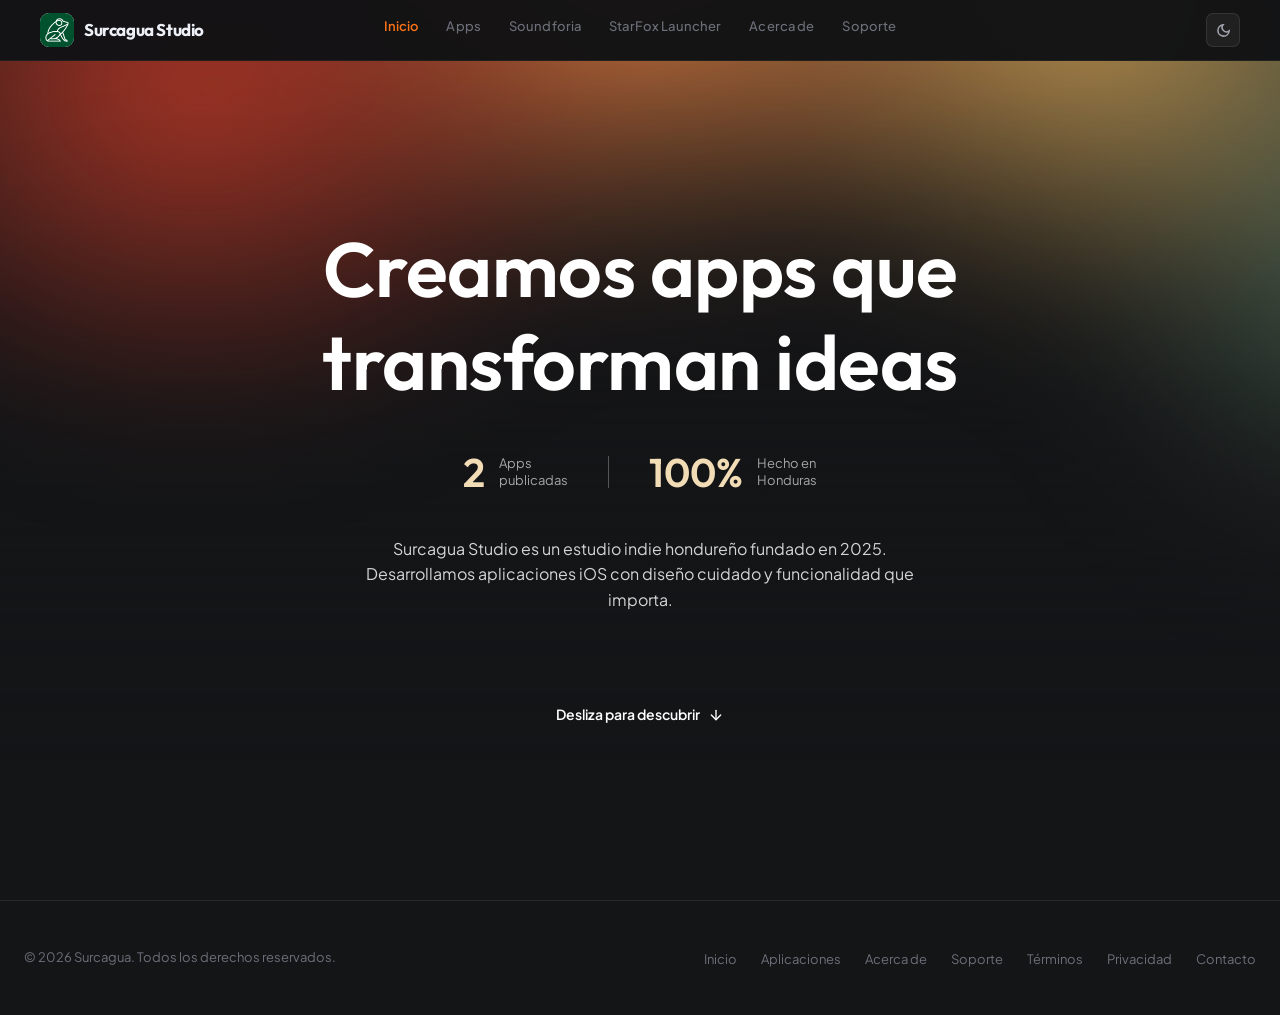
==== commit 3635c627: "Agregar página de StarFox Launcher con carrusel y descargas - Nueva página starfox/ con estética ver" ====
--- a/index.html
+++ b/index.html
@@ -33,6 +33,7 @@
                 <a href="index.html" class="nav-link active">Inicio</a>
                 <a href="apps/index.html" class="nav-link">Apps</a>
                 <a href="soundforia/index.html" class="nav-link">Soundforia</a>
+                <a href="starfox/index.html" class="nav-link">StarFox Launcher</a>
                 <a href="acerca-de/index.html" class="nav-link">Acerca de</a>
                 <a href="soporte/index.html" class="nav-link">Soporte</a>
             </div>
--- a/assets/css/main.css
+++ b/assets/css/main.css
@@ -1533,6 +1533,7 @@
 }
 body.light-mode .hx-hero p { color: rgba(13,15,26,.72); }
 body.light-mode .hx-stat span { color: rgba(13,15,26,.6); }
+body.light-mode .hx-stat b { color: var(--accent-primary); }
 body.light-mode .hx-stats i { background: rgba(13,15,26,.2); }
 body.light-mode .hx-cue { color: var(--text-primary); }
 .hx-hero::before {
@@ -1626,10 +1627,10 @@
 .sf-launch {
     max-width: 480px; margin: 0 auto; padding: 56px 40px; text-align: center;
     border-radius: 20px; border: 1px solid var(--border-color);
-    background: linear-gradient(160deg, #e40000 0%, #b91c1c 45%, var(--bg-card) 100%);
+    background: linear-gradient(160deg, #e40000 0%, #b91c1c 45%, #1a0605 100%);
     box-shadow: var(--shadow-lg);
 }
-.sf-launch.sf-launch--teal { background: linear-gradient(160deg, #14b8a6 0%, #0d9488 45%, var(--bg-card) 100%); }
+.sf-launch.sf-launch--teal { background: linear-gradient(160deg, #14b8a6 0%, #0d9488 45%, #042220 100%); }
 .sf-launch-icon {
     width: 64px; height: 64px; margin: 0 auto 20px; border-radius: 16px;
     display: flex; align-items: center; justify-content: center;
@@ -1652,3 +1653,136 @@
     .sf-tabs { top: 62px; margin-bottom: 40px; }
     .sf-tab { font-size: 12px; padding: 11px 4px; }
 }
+
+/* ═══════════════════════════════════════════
+   STARFOX LAUNCHER — verde bosque / crema
+═══════════════════════════════════════════ */
+body.sfx-page {
+    --bg-primary: #0f1c13; --bg-secondary: #13241a; --bg-card: #17291d; --bg-card-hover: #1d3324;
+    --bg-glass: rgba(15,28,19,.88);
+    --border-color: rgba(190,255,160,.1);
+    --accent-primary: #9bd35a;
+}
+body.sfx-page.light-mode {
+    --bg-primary: #f1ede3; --bg-secondary: #e9e4d6; --bg-card: #fbf9f4; --bg-card-hover: #f5f1e7;
+    --bg-glass: rgba(241,237,227,.92);
+    --border-color: rgba(20,40,25,.1);
+    --accent-primary: #3f8f2f;
+}
+body.sfx-page .navbar { background: rgba(13,24,16,.97); }
+body.sfx-page.light-mode .navbar { background: rgba(241,237,227,.98); }
+
+.sfx-hero::before {
+    background:
+        radial-gradient(40% 50% at 18% 30%, #2f6b34 0%, transparent 70%),
+        radial-gradient(38% 46% at 52% 16%, #4e8a2e 0%, transparent 70%),
+        radial-gradient(30% 40% at 82% 22%, #c98a2c 0%, transparent 70%),
+        radial-gradient(34% 52% at 100% 50%, #1f5a45 0%, transparent 72%);
+}
+.sfx-hero::after {
+    background: linear-gradient(180deg, rgba(15,28,19,0) 0%, rgba(15,28,19,.3) 40%, rgba(15,28,19,.85) 70%, #0f1c13 88%);
+}
+body.light-mode .sfx-hero::after {
+    background: linear-gradient(180deg, rgba(241,237,227,0) 0%, rgba(241,237,227,.35) 40%, rgba(241,237,227,.9) 70%, #f1ede3 92%);
+}
+.sfx-logo {
+    width: min(300px, 68vw); height: auto; margin-bottom: 26px;
+    filter: drop-shadow(0 14px 30px rgba(0,0,0,.45));
+    animation: fadeInUp .9s cubic-bezier(.16,1,.3,1) both, sfxFloat 5s ease-in-out 1s infinite;
+}
+@keyframes sfxFloat { 0%,100% { transform: translateY(0); } 50% { transform: translateY(-8px); } }
+.sfx-eyebrow {
+    display: block; font-size: 11px; font-weight: 700; letter-spacing: .14em; text-transform: uppercase;
+    color: var(--accent-primary); margin-bottom: 16px;
+}
+.sfx-hero .sfx-eyebrow { animation: fadeInUp .9s cubic-bezier(.16,1,.3,1) .05s both; }
+
+.sfx-download .desktop-promo-inner { max-width: 880px; }
+.sfx-download .hero-desk-carousel { aspect-ratio: 2880 / 1710 !important; }
+
+.sfx-features { padding-top: 40px; }
+.sfx-title {
+    font-family: var(--font-display); font-weight: 600;
+    font-size: clamp(28px, 4vw, 44px); line-height: 1.15; letter-spacing: -0.5px; margin-bottom: 36px;
+}
+.sfx-grid { display: grid; grid-template-columns: repeat(3, 1fr); gap: 16px; }
+.sfx-card {
+    background: var(--bg-card); border: 1px solid var(--border-color); border-radius: var(--radius-lg);
+    padding: 26px; transition: var(--transition-smooth);
+}
+.sfx-card:hover { transform: translateY(-4px); border-color: var(--accent-primary); box-shadow: var(--shadow-md); }
+.sfx-card-num { display: block; font-family: var(--font-display); font-size: 13px; font-weight: 700; letter-spacing: .1em; color: var(--accent-primary); margin-bottom: 14px; }
+.sfx-card h3 { font-family: var(--font-display); font-size: 19px; font-weight: 600; margin-bottom: 8px; }
+.sfx-card p { font-size: 14px; color: var(--text-secondary); line-height: 1.6; }
+
+@media (max-width: 860px) { .sfx-grid { grid-template-columns: 1fr 1fr; } }
+@media (max-width: 560px) { .sfx-grid { grid-template-columns: 1fr; } }
+.sfx-page .btn-win-dl, .sfx-page .btn-mac-dl { background: #13321d; border-color: rgba(155,211,90,.18); }
+
+@media (min-width: 769px) and (max-width: 900px) {
+    .nav-link { padding: 8px 6px; font-size: 12.5px; }
+    .logo-text { font-size: 15px; }
+}
+@media (min-width: 769px) and (max-width: 810px) {
+    .navbar .logo-text { display: none; }
+}
+
+/* StarFox — "Lo que viene" (naranja) y cierre "¿Jugamos?" */
+.sfx-next {
+    position: relative; overflow: hidden;
+    min-height: 88vh; padding: 110px 8vw 0;
+    background: linear-gradient(150deg, #f6c453 0%, #f0a845 45%, #e8853a 100%);
+    color: #15130f;
+}
+.sfx-next-copy { position: relative; z-index: 1; max-width: 640px; }
+.sfx-next-eyebrow { display: block; font-size: 12px; font-weight: 700; letter-spacing: .16em; text-transform: uppercase; color: #3b2a12; margin-bottom: 22px; }
+.sfx-next h2 {
+    font-family: var(--font-display); font-weight: 700;
+    font-size: clamp(56px, 9vw, 132px); line-height: .95; letter-spacing: -3px; margin-bottom: 28px;
+}
+.sfx-next p { font-size: 18px; line-height: 1.6; color: #3b2a12; max-width: 520px; }
+.sfx-next-crew {
+    position: absolute; right: 2vw; bottom: 0; z-index: 0;
+    width: min(50%, 720px); height: auto;
+    animation: sfxFloat 6s ease-in-out infinite;
+}
+
+.sfx-cta {
+    position: relative; overflow: hidden; text-align: center;
+    padding: 110px 24px 0;
+    background: radial-gradient(70% 55% at 25% 0%, #2f5e38 0%, transparent 70%), #0d1a11;
+    color: #fff;
+}
+.sfx-cta-logo { width: min(240px, 60vw); height: auto; margin: 0 auto 30px; filter: drop-shadow(0 12px 28px rgba(0,0,0,.45)); }
+.sfx-cta h2 {
+    font-family: var(--font-display); font-weight: 700;
+    font-size: clamp(54px, 9vw, 120px); line-height: 1; letter-spacing: -2px; margin-bottom: 18px;
+}
+.sfx-cta p { font-size: 18px; color: rgba(255,255,255,.75); margin-bottom: 34px; }
+.sfx-cta-pill {
+    display: inline-flex; align-items: center; justify-content: center;
+    padding: 16px 44px; border-radius: 999px;
+    background: #fff; color: #13321d; font-family: var(--font-display); font-size: 18px; font-weight: 600;
+    text-decoration: none; box-shadow: 0 10px 30px rgba(0,0,0,.3);
+    transition: transform .3s cubic-bezier(.34,1.56,.64,1), box-shadow .3s;
+}
+.sfx-cta-pill:hover { transform: translateY(-3px) scale(1.03); box-shadow: 0 16px 40px rgba(0,0,0,.4); }
+.sfx-cta-crew {
+    display: block; width: min(900px, 100%); height: auto; margin: 56px auto 0;
+    filter: brightness(.82);
+    -webkit-mask-image: linear-gradient(to bottom, #000 30%, transparent 92%);
+            mask-image: linear-gradient(to bottom, #000 30%, transparent 92%);
+}
+body.light-mode .sfx-cta {
+    background: radial-gradient(70% 55% at 25% 0%, #cfe3bf 0%, transparent 70%), #f1ede3;
+    color: var(--text-primary);
+}
+body.light-mode .sfx-cta p { color: var(--text-secondary); }
+body.light-mode .sfx-cta-pill { background: #13321d; color: #fff; }
+body.light-mode .sfx-cta-crew { filter: none; }
+
+@media (max-width: 980px) {
+    .sfx-next { min-height: 0; padding: 80px 24px 0; }
+    .sfx-next-crew { position: static; display: block; width: 100%; margin-top: 36px; }
+    .sfx-cta { padding-top: 80px; }
+}
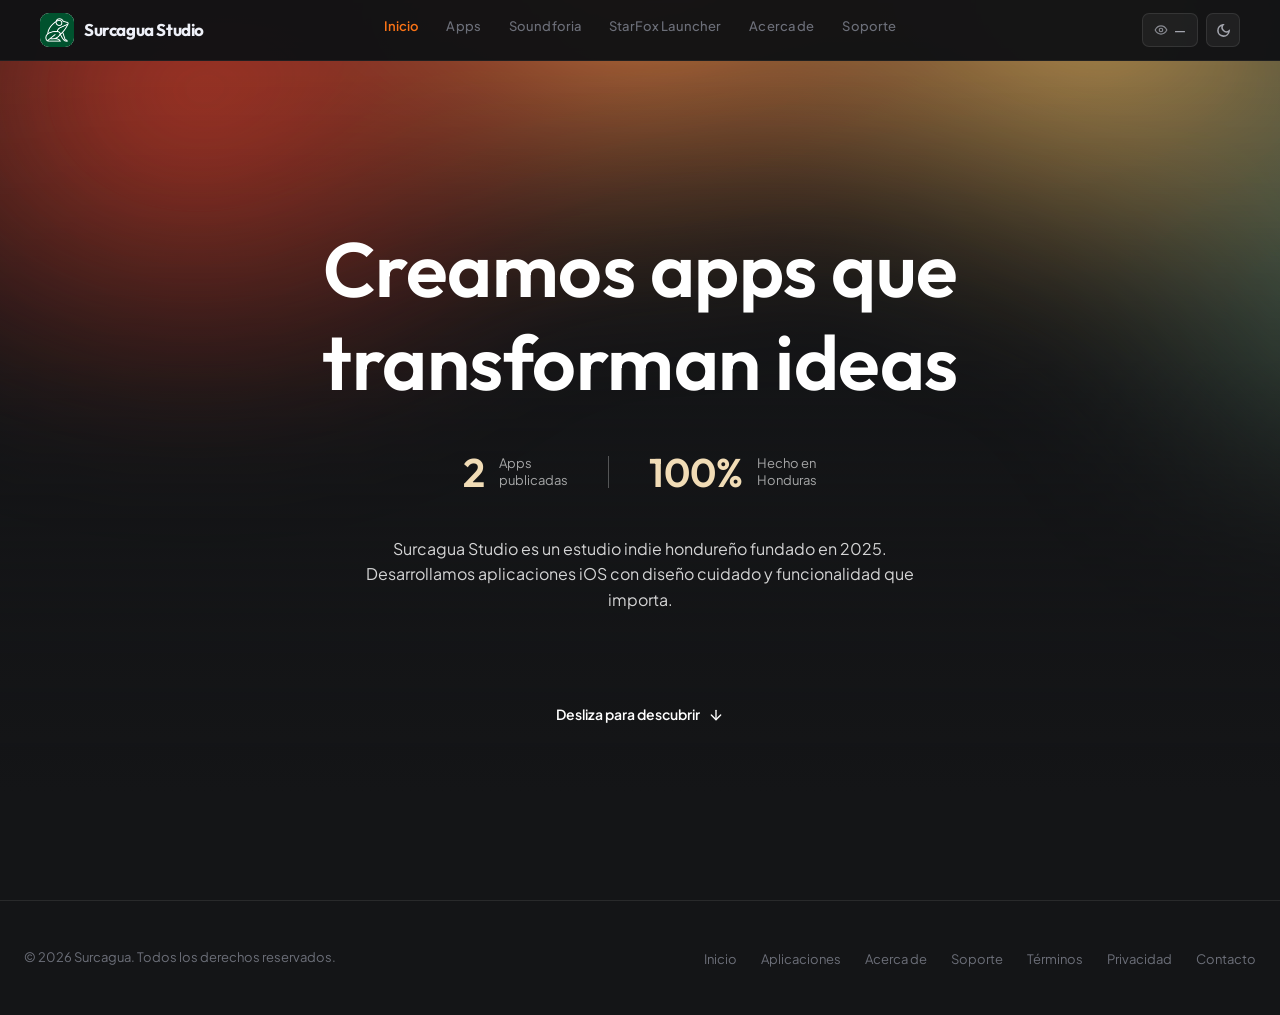
==== commit 5c15127f: "Agregar contador de visitas y animación "Próximamente" en descargas de StarFox - Contador de visitas" ====
--- a/index.html
+++ b/index.html
@@ -38,6 +38,10 @@
                 <a href="soporte/index.html" class="nav-link">Soporte</a>
             </div>
             <div class="nav-actions">
+                <span class="visit-counter" id="visitCounter" title="Visitas">
+                    <svg width="14" height="14" viewBox="0 0 24 24" fill="none" stroke="currentColor" stroke-width="2" stroke-linecap="round" stroke-linejoin="round" aria-hidden="true"><path d="M2 12s3.6-7 10-7 10 7 10 7-3.6 7-10 7S2 12 2 12z"/><circle cx="12" cy="12" r="3"/></svg>
+                    <span id="visitCount">—</span>
+                </span>
                 <button class="mobile-menu-btn" id="menuBtn" onclick="toggleMenu()" aria-label="Menú">
                     <div class="hamburger"><span></span><span></span><span></span></div>
                 </button>
--- a/assets/css/main.css
+++ b/assets/css/main.css
@@ -1786,3 +1786,27 @@
     .sfx-next-crew { position: static; display: block; width: 100%; margin-top: 36px; }
     .sfx-cta { padding-top: 80px; }
 }
+
+/* StarFox — efecto "Próximamente" al pulsar descargar */
+.sfx-page .is-soon { border-color: var(--accent-primary); animation: soonPulse .5s ease; }
+.sfx-page .is-soon .win-label, .sfx-page .is-soon .mac-label {
+    color: var(--accent-primary); letter-spacing: .06em; font-variant-numeric: tabular-nums;
+    text-shadow: 0 0 14px rgba(155,211,90,.55);
+}
+.sfx-page .is-soon .win-dl-arrow, .sfx-page .is-soon .mac-dl-arrow { opacity: .25; }
+@keyframes soonPulse { 0% { transform: scale(1); } 30% { transform: scale(.975); } 100% { transform: scale(1); } }
+body.sfx-page.light-mode .btn-win-dl, body.sfx-page.light-mode .btn-mac-dl { background: #13321d; border-color: rgba(155,211,90,.25); }
+body.sfx-page.light-mode .is-soon .win-label, body.sfx-page.light-mode .is-soon .mac-label { color: #9bd35a; }
+body.sfx-page.light-mode .is-soon { border-color: #9bd35a; }
+
+/* Contador de visitas (navbar) */
+.visit-counter {
+    display: inline-flex; align-items: center; gap: 6px;
+    height: 34px; padding: 0 11px; border-radius: 7px;
+    background: rgba(255,255,255,0.05); border: 1px solid rgba(255,255,255,0.09);
+    color: var(--text-secondary); font-size: 12.5px; font-weight: 600;
+    font-variant-numeric: tabular-nums; white-space: nowrap;
+    animation: fadeInUp .5s cubic-bezier(.16,1,.3,1) both;
+}
+.visit-counter svg { flex-shrink: 0; opacity: .8; }
+body.light-mode .visit-counter { background: rgba(0,15,60,0.04); border-color: rgba(0,15,60,0.09); }
